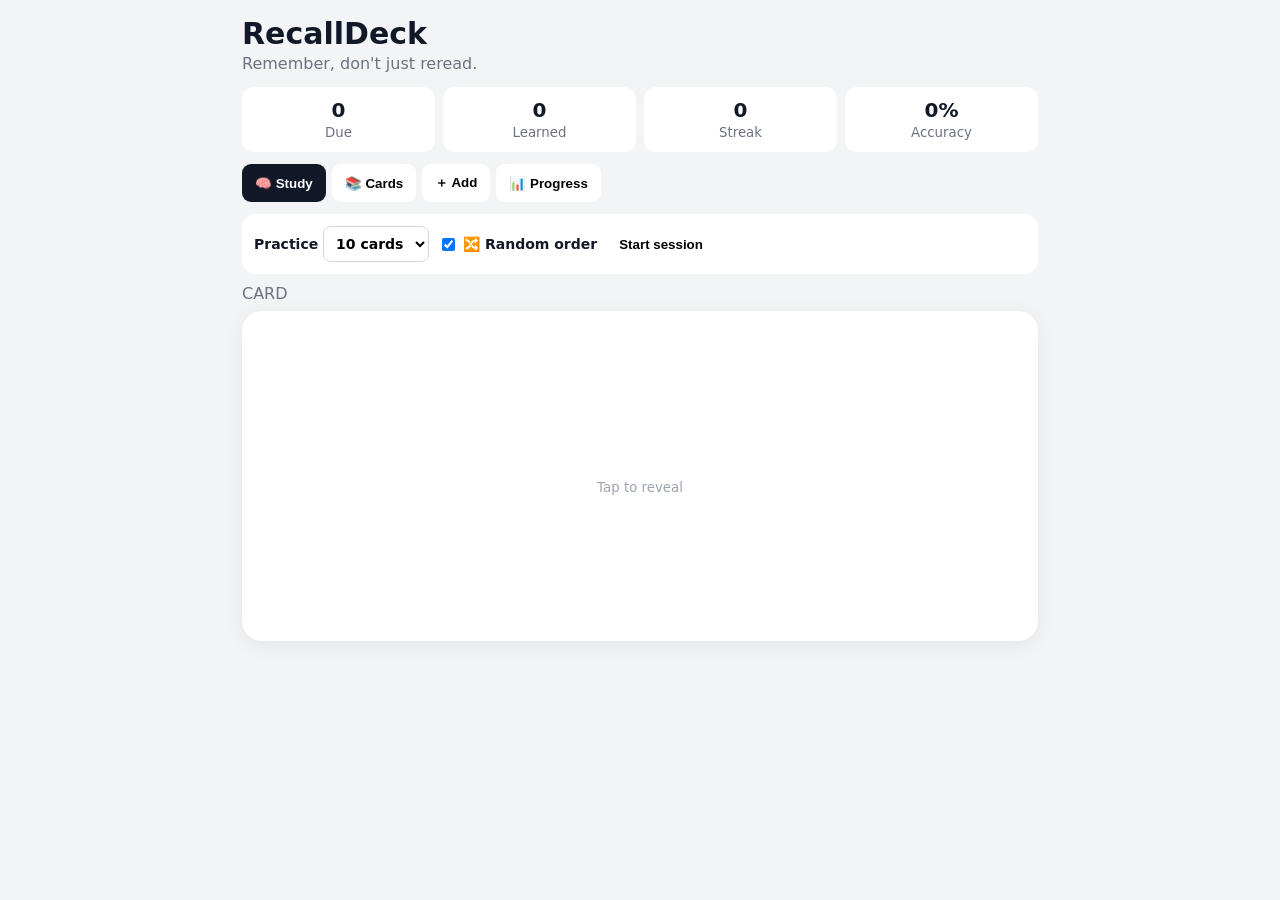
==== index.html @ bdbe70c6 "Add files via upload" ====
<!doctype html><html><head><meta charset="utf-8"><meta name="viewport" content="width=device-width,initial-scale=1"><meta name="theme-color" content="#111827"><link rel="manifest" href="manifest.json"><link rel="stylesheet" href="styles.css"><title>RecallDeck</title></head><body><main>
<header><h1>RecallDeck</h1><p>Remember, don't just reread.</p></header>
<section class="stats"><div><b id="due">0</b><small>Due</small></div><div><b id="learned">0</b><small>Learned</small></div><div><b id="streak">0</b><small>Streak</small></div><div><b id="accuracy">0%</b><small>Accuracy</small></div></section>
<nav><button data-tab="study" class="active">🧠 Study</button><button data-tab="cards">📚 Cards</button><button data-tab="add">＋ Add</button><button data-tab="progress">📊 Progress</button></nav>
<section id="study" class="page"><div class="studyControls"><label>Practice <select id="limit"><option value="5">5 cards</option><option value="10" selected>10 cards</option><option value="20">20 cards</option><option value="50">50 cards</option><option value="all">All due</option></select></label><label class="switch"><input type="checkbox" id="random" checked> 🔀 Random order</label><button id="startSession">Start session</button></div>
<div id="sessionInfo" class="sessionInfo hidden"><b id="sessionPos">0 / 0</b><span id="sessionMode"></span></div>
<div id="empty" class="empty hidden"><h2>No cards ready 🎉</h2><p>Add cards or change your practice count.</p><button id="goAdd">Create a card</button></div>
<div id="studyArea"><div class="meta"><span id="tag">CARD</span><span id="count"></span></div><div id="flash" class="flash"><div id="front"></div><div id="back" class="hidden"></div><small id="hint">Tap to reveal</small></div><div id="ratings" class="ratings hidden"><button data-r="again">Again<small>10 min</small></button><button data-r="hard">Hard<small>1 day</small></button><button data-r="good">Good<small>3 days</small></button><button data-r="easy">Easy<small>7 days</small></button></div></div></section>
<section id="cards" class="page hidden"><div class="head"><h2>My Cards</h2><input id="search" placeholder="Search"></div><div id="list"></div><p id="none" class="empty">No cards yet.</p></section>
<section id="add" class="page hidden"><div class="panel"><h2>Create Flashcard</h2><label>Front / Question<input id="q" placeholder="Question"></label><label>Back / Answer<textarea id="a" placeholder="Answer"></textarea></label><div class="two"><label>Deck<input id="deck" value="General"></label><label>Tag<input id="tagInput" placeholder="Polity, English..."></label></div><label><input type="checkbox" id="star"> ⭐ Important</label><button id="saveCard" class="primary">Save Card</button></div></section>
<section id="progress" class="page hidden"><div class="panel"><h2>Progress</h2><p>Mastery <b id="mastery">0%</b></p><div class="bar"><i id="bar"></i></div><div class="stats"><div><b id="total">0</b><small>Total</small></div><div><b id="reviews">0</b><small>Reviews</small></div><div><b id="important">0</b><small>Important</small></div><div><b id="sessions">0</b><small>Sessions</small></div></div></div></section>
</main><script src="app.js"></script></body></html>
---- styles.css ----
*{box-sizing:border-box}body{margin:0;background:#f3f4f6;color:#111827;font-family:system-ui,sans-serif}main{max-width:820px;margin:auto;padding:16px 12px 50px}header{margin-bottom:14px}h1{margin:0;font-size:30px}header p{color:#6b7280;margin:3px 0}.stats{display:grid;grid-template-columns:repeat(4,1fr);gap:8px;margin-bottom:12px}.stats div{background:#fff;padding:11px;border-radius:12px;text-align:center}.stats b{display:block;font-size:20px}.stats small{color:#6b7280}nav{display:flex;gap:6px;overflow:auto;margin-bottom:12px}nav button,.studyControls button,.ghost{border:0;background:#fff;border-radius:9px;padding:10px 13px;font-weight:750;white-space:nowrap}nav button.active{background:#111827;color:#fff}.studyControls{display:flex;align-items:center;gap:9px;flex-wrap:wrap;background:#fff;padding:12px;border-radius:14px;margin-bottom:10px}.studyControls label{font-weight:700;font-size:14px}.studyControls select{padding:8px;border:1px solid #d1d5db;border-radius:8px;background:#fff;font:inherit}.switch{display:flex;align-items:center;gap:5px}.sessionInfo{display:flex;justify-content:space-between;padding:8px 2px;color:#6b7280}.meta,.head{display:flex;justify-content:space-between;align-items:center;margin-bottom:8px;color:#6b7280}.flash{height:330px;background:#fff;border-radius:20px;box-shadow:0 4px 20px #0001;display:flex;flex-direction:column;justify-content:center;align-items:center;text-align:center;padding:24px;cursor:pointer;user-select:none}.flash div{font-size:27px;font-weight:800;line-height:1.4;max-width:700px}.flash #back{font-size:20px}.flash small{margin-top:22px;color:#9ca3af}.ratings{display:grid;grid-template-columns:repeat(4,1fr);gap:7px;margin-top:9px}.ratings button{border:0;background:#fff;border-radius:10px;padding:11px;font-weight:800}.ratings small{display:block;color:#6b7280}.panel,.listCard{background:#fff;border-radius:15px;padding:16px;box-shadow:0 2px 10px #0001}.panel label{display:block;font-weight:700;margin:12px 0}.panel input:not([type=checkbox]),.panel textarea,.head input{display:block;width:100%;padding:11px;margin-top:5px;border:1px solid #d1d5db;border-radius:9px;font:inherit}.panel textarea{min-height:130px}.two{display:grid;grid-template-columns:1fr 1fr;gap:10px}.primary{width:100%;border:0;border-radius:9px;background:#2563eb;color:#fff;padding:13px;font-weight:800}.listCard{display:flex;gap:8px;align-items:center;margin-bottom:8px}.listCard main{flex:1;padding:0;box-shadow:none}.listCard small{display:block;color:#6b7280;margin-top:3px}.mini{border:0;background:#eef2ff;border-radius:8px;padding:8px}.empty{text-align:center;background:#fff;border-radius:15px;padding:35px;color:#6b7280}.bar{height:12px;background:#e5e7eb;border-radius:99px;overflow:hidden}.bar i{display:block;height:100%;width:0;background:#2563eb}.hidden{display:none!important}@media(max-width:600px){.stats{grid-template-columns:repeat(2,1fr)}.ratings{grid-template-columns:repeat(2,1fr)}.two{grid-template-columns:1fr}.flash{height:290px}.flash div{font-size:23px}.studyControls{align-items:stretch;flex-direction:column}.studyControls button{width:100%}}
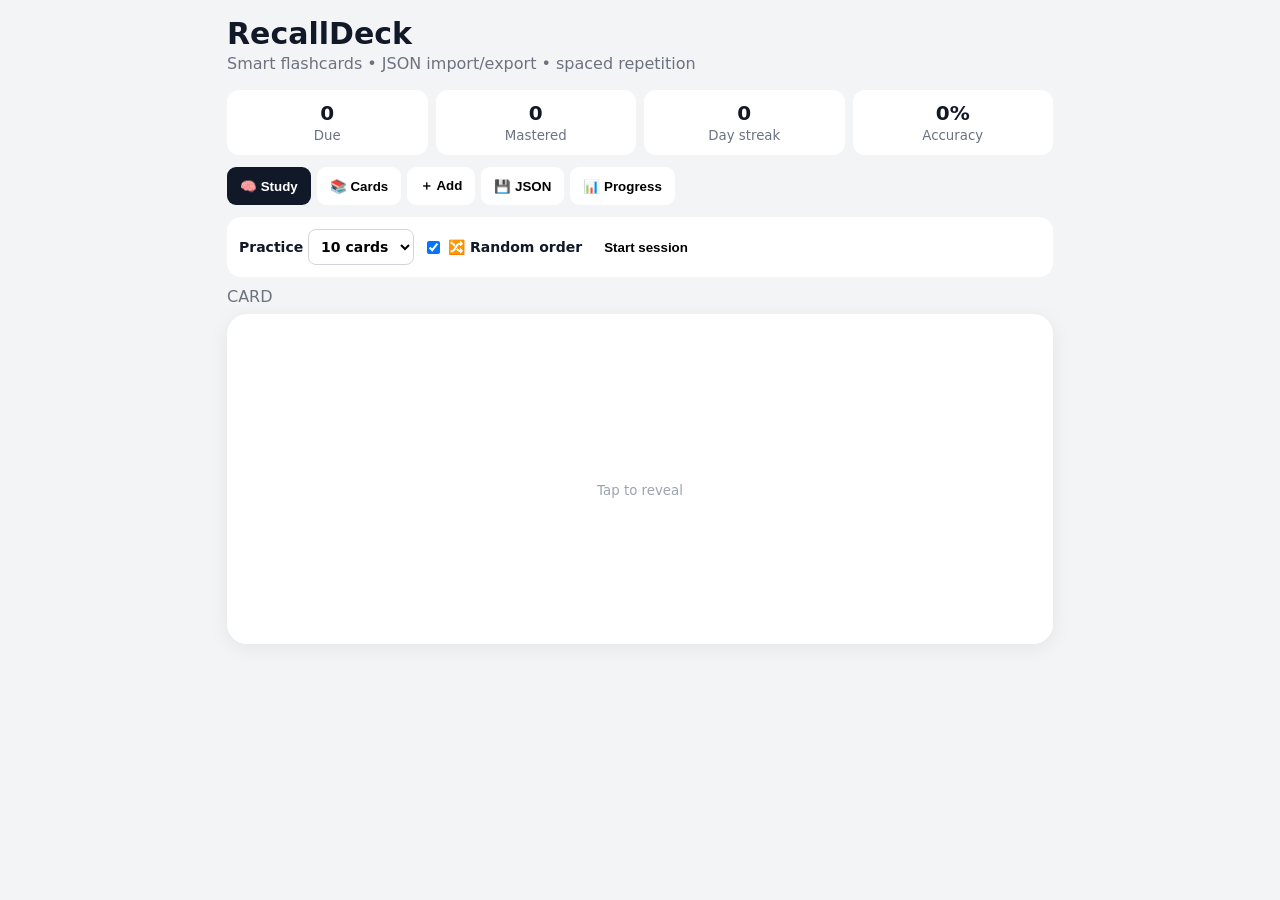
==== commit 9c03d32d: "Add files via upload" ====
--- a/index.html
+++ b/index.html
@@ -1,12 +1,18 @@
-<!doctype html><html><head><meta charset="utf-8"><meta name="viewport" content="width=device-width,initial-scale=1"><meta name="theme-color" content="#111827"><link rel="manifest" href="manifest.json"><link rel="stylesheet" href="styles.css"><title>RecallDeck</title></head><body><main>
-<header><h1>RecallDeck</h1><p>Remember, don't just reread.</p></header>
-<section class="stats"><div><b id="due">0</b><small>Due</small></div><div><b id="learned">0</b><small>Learned</small></div><div><b id="streak">0</b><small>Streak</small></div><div><b id="accuracy">0%</b><small>Accuracy</small></div></section>
-<nav><button data-tab="study" class="active">🧠 Study</button><button data-tab="cards">📚 Cards</button><button data-tab="add">＋ Add</button><button data-tab="progress">📊 Progress</button></nav>
-<section id="study" class="page"><div class="studyControls"><label>Practice <select id="limit"><option value="5">5 cards</option><option value="10" selected>10 cards</option><option value="20">20 cards</option><option value="50">50 cards</option><option value="all">All due</option></select></label><label class="switch"><input type="checkbox" id="random" checked> 🔀 Random order</label><button id="startSession">Start session</button></div>
+<!doctype html><html lang="en"><head><meta charset="utf-8"><meta name="viewport" content="width=device-width,initial-scale=1"><meta name="theme-color" content="#111827"><link rel="manifest" href="manifest.json"><link rel="stylesheet" href="styles.css"><title>RecallDeck V3</title></head><body><main>
+<header><div><h1>RecallDeck</h1><p>Smart flashcards • JSON import/export • spaced repetition</p></div><button id="install" class="ghost hidden">Install</button></header>
+<section class="stats"><div><b id="due">0</b><small>Due</small></div><div><b id="learned">0</b><small>Mastered</small></div><div><b id="streak">0</b><small>Day streak</small></div><div><b id="accuracy">0%</b><small>Accuracy</small></div></section>
+<nav><button data-tab="study" class="active">🧠 Study</button><button data-tab="cards">📚 Cards</button><button data-tab="add">＋ Add</button><button data-tab="data">💾 JSON</button><button data-tab="progress">📊 Progress</button></nav>
+
+<section id="study" class="page"><div class="studyControls"><label>Practice <select id="limit"><option value="5">5 cards</option><option value="10" selected>10 cards</option><option value="20">20 cards</option><option value="50">50 cards</option><option value="custom">Custom</option><option value="all">All due</option></select></label><input id="customLimit" class="smallInput hidden" type="number" min="1" value="15" placeholder="Count"><label class="switch"><input type="checkbox" id="random" checked> 🔀 Random order</label><button id="startSession">Start session</button></div>
 <div id="sessionInfo" class="sessionInfo hidden"><b id="sessionPos">0 / 0</b><span id="sessionMode"></span></div>
-<div id="empty" class="empty hidden"><h2>No cards ready 🎉</h2><p>Add cards or change your practice count.</p><button id="goAdd">Create a card</button></div>
+<div id="empty" class="empty hidden"><h2>You're caught up 🎉</h2><p>No cards are due right now.</p><button id="goAdd" class="primary">Create a card</button></div>
 <div id="studyArea"><div class="meta"><span id="tag">CARD</span><span id="count"></span></div><div id="flash" class="flash"><div id="front"></div><div id="back" class="hidden"></div><small id="hint">Tap to reveal</small></div><div id="ratings" class="ratings hidden"><button data-r="again">Again<small>10 min</small></button><button data-r="hard">Hard<small>1 day</small></button><button data-r="good">Good<small>3 days</small></button><button data-r="easy">Easy<small>7 days</small></button></div></div></section>
-<section id="cards" class="page hidden"><div class="head"><h2>My Cards</h2><input id="search" placeholder="Search"></div><div id="list"></div><p id="none" class="empty">No cards yet.</p></section>
+
+<section id="cards" class="page hidden"><div class="head"><h2>My Cards</h2><input id="search" placeholder="Search question, answer, deck or tag"></div><div id="list"></div><p id="none" class="empty">No cards yet.</p></section>
+
 <section id="add" class="page hidden"><div class="panel"><h2>Create Flashcard</h2><label>Front / Question<input id="q" placeholder="Question"></label><label>Back / Answer<textarea id="a" placeholder="Answer"></textarea></label><div class="two"><label>Deck<input id="deck" value="General"></label><label>Tag<input id="tagInput" placeholder="Polity, English..."></label></div><label><input type="checkbox" id="star"> ⭐ Important</label><button id="saveCard" class="primary">Save Card</button></div></section>
+
+<section id="data" class="page hidden"><div class="panel"><h2>JSON Import / Export</h2><p>Use JSON to bulk-load your UPSC flashcards. Import can append to your existing cards or replace them.</p><div class="dataButtons"><button id="export" class="primary">⬇ Export JSON</button><label class="fileButton">⬆ Import JSON<input id="importFile" type="file" accept=".json,application/json"></label></div><div class="importBox"><label>Import mode<select id="importMode"><option value="append">Append to existing cards</option><option value="replace">Replace all existing cards</option></select></label><div id="importPreview" class="preview">No file selected.</div><button id="importBtn" class="primary" disabled>Import selected JSON</button></div><details><summary>Supported JSON format</summary><pre>[{"front":"What is federalism?","back":"A system...","deck":"Polity","tag":"Constitution","important":true}]</pre><p>Accepted aliases: <b>front/question/word</b> for the question and <b>back/answer/meaning</b> for the answer.</p></details></div></section>
+
 <section id="progress" class="page hidden"><div class="panel"><h2>Progress</h2><p>Mastery <b id="mastery">0%</b></p><div class="bar"><i id="bar"></i></div><div class="stats"><div><b id="total">0</b><small>Total</small></div><div><b id="reviews">0</b><small>Reviews</small></div><div><b id="important">0</b><small>Important</small></div><div><b id="sessions">0</b><small>Sessions</small></div></div></div></section>
-</main><script src="app.js"></script></body></html>+</main><div id="toast"></div><script src="app.js"></script></body></html>
--- a/styles.css
+++ b/styles.css
@@ -1 +1 @@
-*{box-sizing:border-box}body{margin:0;background:#f3f4f6;color:#111827;font-family:system-ui,sans-serif}main{max-width:820px;margin:auto;padding:16px 12px 50px}header{margin-bottom:14px}h1{margin:0;font-size:30px}header p{color:#6b7280;margin:3px 0}.stats{display:grid;grid-template-columns:repeat(4,1fr);gap:8px;margin-bottom:12px}.stats div{background:#fff;padding:11px;border-radius:12px;text-align:center}.stats b{display:block;font-size:20px}.stats small{color:#6b7280}nav{display:flex;gap:6px;overflow:auto;margin-bottom:12px}nav button,.studyControls button,.ghost{border:0;background:#fff;border-radius:9px;padding:10px 13px;font-weight:750;white-space:nowrap}nav button.active{background:#111827;color:#fff}.studyControls{display:flex;align-items:center;gap:9px;flex-wrap:wrap;background:#fff;padding:12px;border-radius:14px;margin-bottom:10px}.studyControls label{font-weight:700;font-size:14px}.studyControls select{padding:8px;border:1px solid #d1d5db;border-radius:8px;background:#fff;font:inherit}.switch{display:flex;align-items:center;gap:5px}.sessionInfo{display:flex;justify-content:space-between;padding:8px 2px;color:#6b7280}.meta,.head{display:flex;justify-content:space-between;align-items:center;margin-bottom:8px;color:#6b7280}.flash{height:330px;background:#fff;border-radius:20px;box-shadow:0 4px 20px #0001;display:flex;flex-direction:column;justify-content:center;align-items:center;text-align:center;padding:24px;cursor:pointer;user-select:none}.flash div{font-size:27px;font-weight:800;line-height:1.4;max-width:700px}.flash #back{font-size:20px}.flash small{margin-top:22px;color:#9ca3af}.ratings{display:grid;grid-template-columns:repeat(4,1fr);gap:7px;margin-top:9px}.ratings button{border:0;background:#fff;border-radius:10px;padding:11px;font-weight:800}.ratings small{display:block;color:#6b7280}.panel,.listCard{background:#fff;border-radius:15px;padding:16px;box-shadow:0 2px 10px #0001}.panel label{display:block;font-weight:700;margin:12px 0}.panel input:not([type=checkbox]),.panel textarea,.head input{display:block;width:100%;padding:11px;margin-top:5px;border:1px solid #d1d5db;border-radius:9px;font:inherit}.panel textarea{min-height:130px}.two{display:grid;grid-template-columns:1fr 1fr;gap:10px}.primary{width:100%;border:0;border-radius:9px;background:#2563eb;color:#fff;padding:13px;font-weight:800}.listCard{display:flex;gap:8px;align-items:center;margin-bottom:8px}.listCard main{flex:1;padding:0;box-shadow:none}.listCard small{display:block;color:#6b7280;margin-top:3px}.mini{border:0;background:#eef2ff;border-radius:8px;padding:8px}.empty{text-align:center;background:#fff;border-radius:15px;padding:35px;color:#6b7280}.bar{height:12px;background:#e5e7eb;border-radius:99px;overflow:hidden}.bar i{display:block;height:100%;width:0;background:#2563eb}.hidden{display:none!important}@media(max-width:600px){.stats{grid-template-columns:repeat(2,1fr)}.ratings{grid-template-columns:repeat(2,1fr)}.two{grid-template-columns:1fr}.flash{height:290px}.flash div{font-size:23px}.studyControls{align-items:stretch;flex-direction:column}.studyControls button{width:100%}}+*{box-sizing:border-box}body{margin:0;background:#f3f4f6;color:#111827;font-family:system-ui,-apple-system,Segoe UI,Roboto,sans-serif}main{max-width:850px;margin:auto;padding:16px 12px 55px}header{display:flex;justify-content:space-between;align-items:center;margin-bottom:14px}h1{margin:0;font-size:30px}header p{margin:3px 0;color:#6b7280}.stats{display:grid;grid-template-columns:repeat(4,1fr);gap:8px;margin-bottom:12px}.stats div{background:#fff;padding:11px;border-radius:12px;text-align:center}.stats b{display:block;font-size:20px}.stats small{color:#6b7280}nav{display:flex;gap:6px;overflow:auto;margin-bottom:12px}nav button,.studyControls button,.ghost{border:0;background:#fff;border-radius:9px;padding:10px 13px;font-weight:750;white-space:nowrap}nav button.active{background:#111827;color:#fff}.studyControls{display:flex;align-items:center;gap:9px;flex-wrap:wrap;background:#fff;padding:12px;border-radius:14px;margin-bottom:10px}.studyControls label{font-weight:700;font-size:14px}.studyControls select,.importBox select{padding:8px;border:1px solid #d1d5db;border-radius:8px;background:#fff;font:inherit}.smallInput{width:85px;padding:8px;border:1px solid #d1d5db;border-radius:8px}.switch{display:flex;align-items:center;gap:5px}.sessionInfo{display:flex;justify-content:space-between;padding:8px 2px;color:#6b7280}.meta,.head{display:flex;justify-content:space-between;align-items:center;margin-bottom:8px;color:#6b7280}.flash{height:330px;background:#fff;border-radius:20px;box-shadow:0 4px 20px #0001;display:flex;flex-direction:column;justify-content:center;align-items:center;text-align:center;padding:24px;cursor:pointer;user-select:none}.flash div{font-size:27px;font-weight:800;line-height:1.4;max-width:720px}.flash #back{font-size:20px}.flash small{margin-top:22px;color:#9ca3af}.ratings{display:grid;grid-template-columns:repeat(4,1fr);gap:7px;margin-top:9px}.ratings button{border:0;background:#fff;border-radius:10px;padding:11px;font-weight:800}.ratings small{display:block;color:#6b7280}.panel,.listCard{background:#fff;border-radius:15px;padding:16px;box-shadow:0 2px 10px #0001}.panel label{display:block;font-weight:700;margin:12px 0}.panel input:not([type=checkbox]),.panel textarea,.head input{display:block;width:100%;padding:11px;margin-top:5px;border:1px solid #d1d5db;border-radius:9px;font:inherit}.panel textarea{min-height:130px}.two{display:grid;grid-template-columns:1fr 1fr;gap:10px}.primary{border:0;border-radius:9px;background:#2563eb;color:#fff;padding:12px 14px;font-weight:800}.listCard{display:flex;gap:8px;align-items:center;margin-bottom:8px}.listCard main{flex:1;padding:0;box-shadow:none}.listCard small{display:block;color:#6b7280;margin-top:3px}.mini{border:0;background:#eef2ff;border-radius:8px;padding:8px}.empty{text-align:center;background:#fff;border-radius:15px;padding:35px;color:#6b7280}.bar{height:12px;background:#e5e7eb;border-radius:99px;overflow:hidden}.bar i{display:block;height:100%;width:0;background:#2563eb}.dataButtons{display:flex;gap:8px;flex-wrap:wrap}.fileButton{display:inline-block!important;background:#111827;color:#fff;padding:12px 14px;border-radius:9px;cursor:pointer}.fileButton input{display:none!important}.importBox{margin-top:14px;padding:12px;background:#f8fafc;border-radius:12px}.preview{padding:10px;margin:8px 0;background:#fff;border-radius:9px;color:#4b5563;white-space:pre-wrap}.importBox .primary{margin-top:6px}.dataButtons .primary{display:inline-block}pre{white-space:pre-wrap;overflow:auto;background:#f3f4f6;padding:10px;border-radius:8px}.hidden{display:none!important}#toast{position:fixed;left:50%;bottom:20px;transform:translateX(-50%);background:#111827;color:#fff;padding:10px 15px;border-radius:9px;opacity:0;pointer-events:none;transition:.2s}#toast.show{opacity:1}@media(max-width:600px){.stats{grid-template-columns:repeat(2,1fr)}.ratings{grid-template-columns:repeat(2,1fr)}.two{grid-template-columns:1fr}.flash{height:290px}.flash div{font-size:23px}.studyControls{align-items:stretch;flex-direction:column}.studyControls button{width:100%}.dataButtons>*{width:100%;text-align:center}}
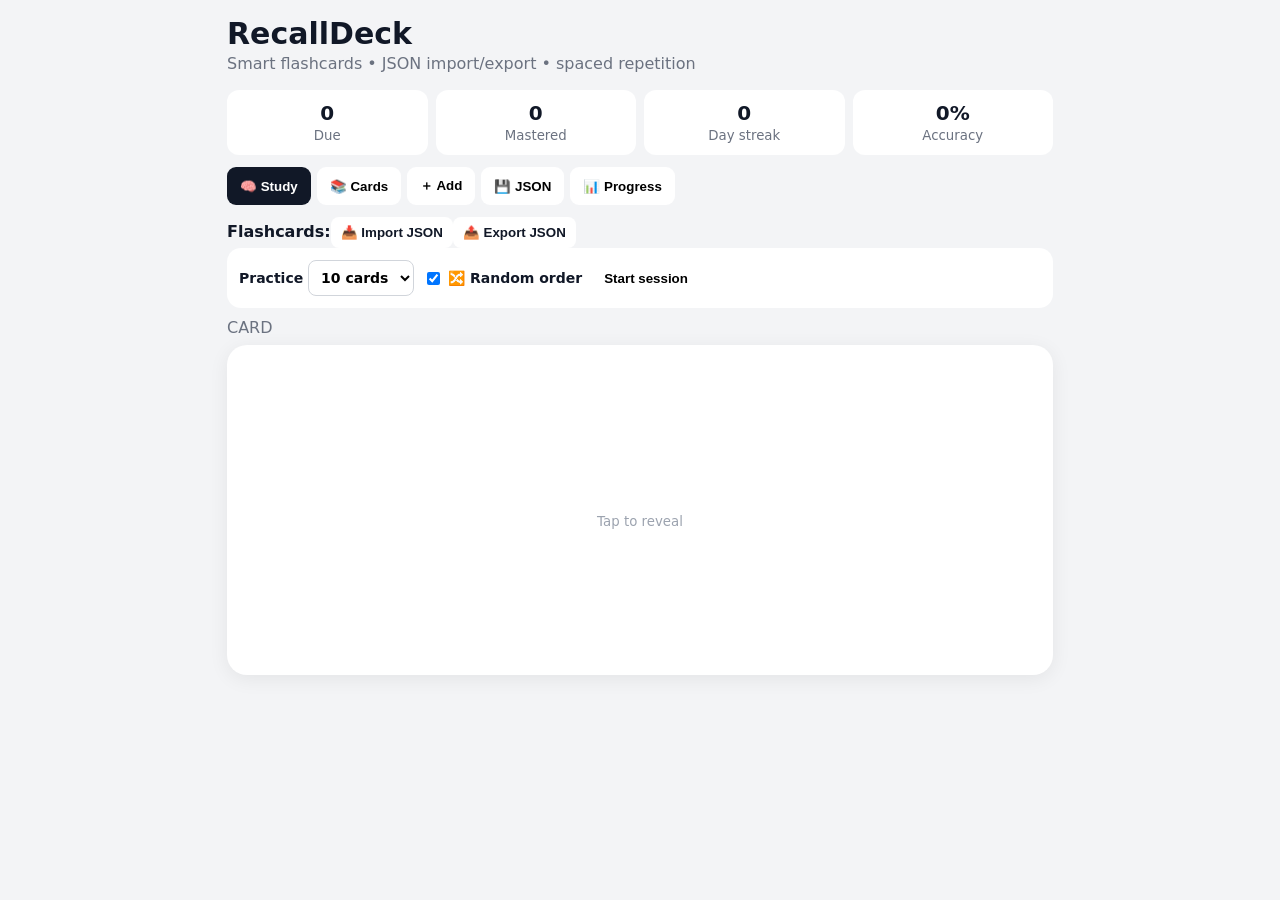
==== commit c20740e5: "Add files via upload" ====
--- a/index.html
+++ b/index.html
@@ -1,7 +1,7 @@
 <!doctype html><html lang="en"><head><meta charset="utf-8"><meta name="viewport" content="width=device-width,initial-scale=1"><meta name="theme-color" content="#111827"><link rel="manifest" href="manifest.json"><link rel="stylesheet" href="styles.css"><title>RecallDeck V3</title></head><body><main>
 <header><div><h1>RecallDeck</h1><p>Smart flashcards • JSON import/export • spaced repetition</p></div><button id="install" class="ghost hidden">Install</button></header>
 <section class="stats"><div><b id="due">0</b><small>Due</small></div><div><b id="learned">0</b><small>Mastered</small></div><div><b id="streak">0</b><small>Day streak</small></div><div><b id="accuracy">0%</b><small>Accuracy</small></div></section>
-<nav><button data-tab="study" class="active">🧠 Study</button><button data-tab="cards">📚 Cards</button><button data-tab="add">＋ Add</button><button data-tab="data">💾 JSON</button><button data-tab="progress">📊 Progress</button></nav>
+<nav><button data-tab="study" class="active">🧠 Study</button><button data-tab="cards">📚 Cards</button><button data-tab="add">＋ Add</button><button data-tab="data">💾 JSON</button><button data-tab="progress">📊 Progress</button></nav><div class="quickBar"><b>Flashcards:</b><button id="barImport">📥 Import JSON</button><button id="barExport">📤 Export JSON</button><input id="barImportFile" type="file" accept=".json,application/json" hidden></div>
 
 <section id="study" class="page"><div class="studyControls"><label>Practice <select id="limit"><option value="5">5 cards</option><option value="10" selected>10 cards</option><option value="20">20 cards</option><option value="50">50 cards</option><option value="custom">Custom</option><option value="all">All due</option></select></label><input id="customLimit" class="smallInput hidden" type="number" min="1" value="15" placeholder="Count"><label class="switch"><input type="checkbox" id="random" checked> 🔀 Random order</label><button id="startSession">Start session</button></div>
 <div id="sessionInfo" class="sessionInfo hidden"><b id="sessionPos">0 / 0</b><span id="sessionMode"></span></div>
@@ -10,7 +10,9 @@
 
 <section id="cards" class="page hidden"><div class="head"><h2>My Cards</h2><input id="search" placeholder="Search question, answer, deck or tag"></div><div id="list"></div><p id="none" class="empty">No cards yet.</p></section>
 
-<section id="add" class="page hidden"><div class="panel"><h2>Create Flashcard</h2><label>Front / Question<input id="q" placeholder="Question"></label><label>Back / Answer<textarea id="a" placeholder="Answer"></textarea></label><div class="two"><label>Deck<input id="deck" value="General"></label><label>Tag<input id="tagInput" placeholder="Polity, English..."></label></div><label><input type="checkbox" id="star"> ⭐ Important</label><button id="saveCard" class="primary">Save Card</button></div></section>
+<section id="add" class="page hidden"><div class="panel"><h2>Create Flashcard</h2>
+<div class="quickData"><button id="quickImport" class="primary">📥 Import JSON</button><button id="quickExport" class="dark">📤 Export JSON</button><input id="quickImportFile" type="file" accept=".json,application/json" hidden></div>
+<p class="muted">You can add cards manually below OR bulk-import a JSON file above.</p><label>Front / Question<input id="q" placeholder="Question"></label><label>Back / Answer<textarea id="a" placeholder="Answer"></textarea></label><div class="two"><label>Deck<input id="deck" value="General"></label><label>Tag<input id="tagInput" placeholder="Polity, English..."></label></div><label><input type="checkbox" id="star"> ⭐ Important</label><button id="saveCard" class="primary">Save Card</button></div></section>
 
 <section id="data" class="page hidden"><div class="panel"><h2>JSON Import / Export</h2><p>Use JSON to bulk-load your UPSC flashcards. Import can append to your existing cards or replace them.</p><div class="dataButtons"><button id="export" class="primary">⬇ Export JSON</button><label class="fileButton">⬆ Import JSON<input id="importFile" type="file" accept=".json,application/json"></label></div><div class="importBox"><label>Import mode<select id="importMode"><option value="append">Append to existing cards</option><option value="replace">Replace all existing cards</option></select></label><div id="importPreview" class="preview">No file selected.</div><button id="importBtn" class="primary" disabled>Import selected JSON</button></div><details><summary>Supported JSON format</summary><pre>[{"front":"What is federalism?","back":"A system...","deck":"Polity","tag":"Constitution","important":true}]</pre><p>Accepted aliases: <b>front/question/word</b> for the question and <b>back/answer/meaning</b> for the answer.</p></details></div></section>
 
--- a/styles.css
+++ b/styles.css
@@ -1 +1 @@
-*{box-sizing:border-box}body{margin:0;background:#f3f4f6;color:#111827;font-family:system-ui,-apple-system,Segoe UI,Roboto,sans-serif}main{max-width:850px;margin:auto;padding:16px 12px 55px}header{display:flex;justify-content:space-between;align-items:center;margin-bottom:14px}h1{margin:0;font-size:30px}header p{margin:3px 0;color:#6b7280}.stats{display:grid;grid-template-columns:repeat(4,1fr);gap:8px;margin-bottom:12px}.stats div{background:#fff;padding:11px;border-radius:12px;text-align:center}.stats b{display:block;font-size:20px}.stats small{color:#6b7280}nav{display:flex;gap:6px;overflow:auto;margin-bottom:12px}nav button,.studyControls button,.ghost{border:0;background:#fff;border-radius:9px;padding:10px 13px;font-weight:750;white-space:nowrap}nav button.active{background:#111827;color:#fff}.studyControls{display:flex;align-items:center;gap:9px;flex-wrap:wrap;background:#fff;padding:12px;border-radius:14px;margin-bottom:10px}.studyControls label{font-weight:700;font-size:14px}.studyControls select,.importBox select{padding:8px;border:1px solid #d1d5db;border-radius:8px;background:#fff;font:inherit}.smallInput{width:85px;padding:8px;border:1px solid #d1d5db;border-radius:8px}.switch{display:flex;align-items:center;gap:5px}.sessionInfo{display:flex;justify-content:space-between;padding:8px 2px;color:#6b7280}.meta,.head{display:flex;justify-content:space-between;align-items:center;margin-bottom:8px;color:#6b7280}.flash{height:330px;background:#fff;border-radius:20px;box-shadow:0 4px 20px #0001;display:flex;flex-direction:column;justify-content:center;align-items:center;text-align:center;padding:24px;cursor:pointer;user-select:none}.flash div{font-size:27px;font-weight:800;line-height:1.4;max-width:720px}.flash #back{font-size:20px}.flash small{margin-top:22px;color:#9ca3af}.ratings{display:grid;grid-template-columns:repeat(4,1fr);gap:7px;margin-top:9px}.ratings button{border:0;background:#fff;border-radius:10px;padding:11px;font-weight:800}.ratings small{display:block;color:#6b7280}.panel,.listCard{background:#fff;border-radius:15px;padding:16px;box-shadow:0 2px 10px #0001}.panel label{display:block;font-weight:700;margin:12px 0}.panel input:not([type=checkbox]),.panel textarea,.head input{display:block;width:100%;padding:11px;margin-top:5px;border:1px solid #d1d5db;border-radius:9px;font:inherit}.panel textarea{min-height:130px}.two{display:grid;grid-template-columns:1fr 1fr;gap:10px}.primary{border:0;border-radius:9px;background:#2563eb;color:#fff;padding:12px 14px;font-weight:800}.listCard{display:flex;gap:8px;align-items:center;margin-bottom:8px}.listCard main{flex:1;padding:0;box-shadow:none}.listCard small{display:block;color:#6b7280;margin-top:3px}.mini{border:0;background:#eef2ff;border-radius:8px;padding:8px}.empty{text-align:center;background:#fff;border-radius:15px;padding:35px;color:#6b7280}.bar{height:12px;background:#e5e7eb;border-radius:99px;overflow:hidden}.bar i{display:block;height:100%;width:0;background:#2563eb}.dataButtons{display:flex;gap:8px;flex-wrap:wrap}.fileButton{display:inline-block!important;background:#111827;color:#fff;padding:12px 14px;border-radius:9px;cursor:pointer}.fileButton input{display:none!important}.importBox{margin-top:14px;padding:12px;background:#f8fafc;border-radius:12px}.preview{padding:10px;margin:8px 0;background:#fff;border-radius:9px;color:#4b5563;white-space:pre-wrap}.importBox .primary{margin-top:6px}.dataButtons .primary{display:inline-block}pre{white-space:pre-wrap;overflow:auto;background:#f3f4f6;padding:10px;border-radius:8px}.hidden{display:none!important}#toast{position:fixed;left:50%;bottom:20px;transform:translateX(-50%);background:#111827;color:#fff;padding:10px 15px;border-radius:9px;opacity:0;pointer-events:none;transition:.2s}#toast.show{opacity:1}@media(max-width:600px){.stats{grid-template-columns:repeat(2,1fr)}.ratings{grid-template-columns:repeat(2,1fr)}.two{grid-template-columns:1fr}.flash{height:290px}.flash div{font-size:23px}.studyControls{align-items:stretch;flex-direction:column}.studyControls button{width:100%}.dataButtons>*{width:100%;text-align:center}}+*{box-sizing:border-box}body{margin:0;background:#f3f4f6;color:#111827;font-family:system-ui,-apple-system,Segoe UI,Roboto,sans-serif}main{max-width:850px;margin:auto;padding:16px 12px 55px}header{display:flex;justify-content:space-between;align-items:center;margin-bottom:14px}h1{margin:0;font-size:30px}header p{margin:3px 0;color:#6b7280}.stats{display:grid;grid-template-columns:repeat(4,1fr);gap:8px;margin-bottom:12px}.stats div{background:#fff;padding:11px;border-radius:12px;text-align:center}.stats b{display:block;font-size:20px}.stats small{color:#6b7280}nav{display:flex;gap:6px;overflow:auto;margin-bottom:12px}nav button,.studyControls button,.ghost{border:0;background:#fff;border-radius:9px;padding:10px 13px;font-weight:750;white-space:nowrap}nav button.active{background:#111827;color:#fff}.studyControls{display:flex;align-items:center;gap:9px;flex-wrap:wrap;background:#fff;padding:12px;border-radius:14px;margin-bottom:10px}.studyControls label{font-weight:700;font-size:14px}.studyControls select,.importBox select{padding:8px;border:1px solid #d1d5db;border-radius:8px;background:#fff;font:inherit}.smallInput{width:85px;padding:8px;border:1px solid #d1d5db;border-radius:8px}.switch{display:flex;align-items:center;gap:5px}.sessionInfo{display:flex;justify-content:space-between;padding:8px 2px;color:#6b7280}.meta,.head{display:flex;justify-content:space-between;align-items:center;margin-bottom:8px;color:#6b7280}.flash{height:330px;background:#fff;border-radius:20px;box-shadow:0 4px 20px #0001;display:flex;flex-direction:column;justify-content:center;align-items:center;text-align:center;padding:24px;cursor:pointer;user-select:none}.flash div{font-size:27px;font-weight:800;line-height:1.4;max-width:720px}.flash #back{font-size:20px}.flash small{margin-top:22px;color:#9ca3af}.ratings{display:grid;grid-template-columns:repeat(4,1fr);gap:7px;margin-top:9px}.ratings button{border:0;background:#fff;border-radius:10px;padding:11px;font-weight:800}.ratings small{display:block;color:#6b7280}.panel,.listCard{background:#fff;border-radius:15px;padding:16px;box-shadow:0 2px 10px #0001}.panel label{display:block;font-weight:700;margin:12px 0}.panel input:not([type=checkbox]),.panel textarea,.head input{display:block;width:100%;padding:11px;margin-top:5px;border:1px solid #d1d5db;border-radius:9px;font:inherit}.panel textarea{min-height:130px}.two{display:grid;grid-template-columns:1fr 1fr;gap:10px}.primary{border:0;border-radius:9px;background:#2563eb;color:#fff;padding:12px 14px;font-weight:800}.listCard{display:flex;gap:8px;align-items:center;margin-bottom:8px}.listCard main{flex:1;padding:0;box-shadow:none}.listCard small{display:block;color:#6b7280;margin-top:3px}.mini{border:0;background:#eef2ff;border-radius:8px;padding:8px}.empty{text-align:center;background:#fff;border-radius:15px;padding:35px;color:#6b7280}.bar{height:12px;background:#e5e7eb;border-radius:99px;overflow:hidden}.bar i{display:block;height:100%;width:0;background:#2563eb}.dataButtons{display:flex;gap:8px;flex-wrap:wrap}.fileButton{display:inline-block!important;background:#111827;color:#fff;padding:12px 14px;border-radius:9px;cursor:pointer}.fileButton input{display:none!important}.importBox{margin-top:14px;padding:12px;background:#f8fafc;border-radius:12px}.preview{padding:10px;margin:8px 0;background:#fff;border-radius:9px;color:#4b5563;white-space:pre-wrap}.importBox .primary{margin-top:6px}.dataButtons .primary{display:inline-block}pre{white-space:pre-wrap;overflow:auto;background:#f3f4f6;padding:10px;border-radius:8px}.hidden{display:none!important}#toast{position:fixed;left:50%;bottom:20px;transform:translateX(-50%);background:#111827;color:#fff;padding:10px 15px;border-radius:9px;opacity:0;pointer-events:none;transition:.2s}#toast.show{opacity:1}@media(max-width:600px){.stats{grid-template-columns:repeat(2,1fr)}.ratings{grid-template-columns:repeat(2,1fr)}.two{grid-template-columns:1fr}.flash{height:290px}.flash div{font-size:23px}.studyControls{align-items:stretch;flex-direction:column}.studyControls button{width:100%}.dataButtons>*{width:100%;text-align:center}}\n.quickBar{display:flex;align-items:center;gap:7px;flex-wrap:wrap;background:#111827;color:#fff;padding:9px 10px;border-radius:11px;margin:-4px 0 12px}.quickBar button{border:0;background:#fff;color:#111827;border-radius:8px;padding:8px 10px;font-weight:800}.quickData{display:flex;gap:8px;margin:10px 0;flex-wrap:wrap}.quickData button{flex:1;min-width:130px}.dark{border:0;border-radius:9px;background:#111827;color:#fff;padding:12px 14px;font-weight:800}.muted{color:#6b7280;font-size:13px}.quickData+.muted{margin-bottom:14px}
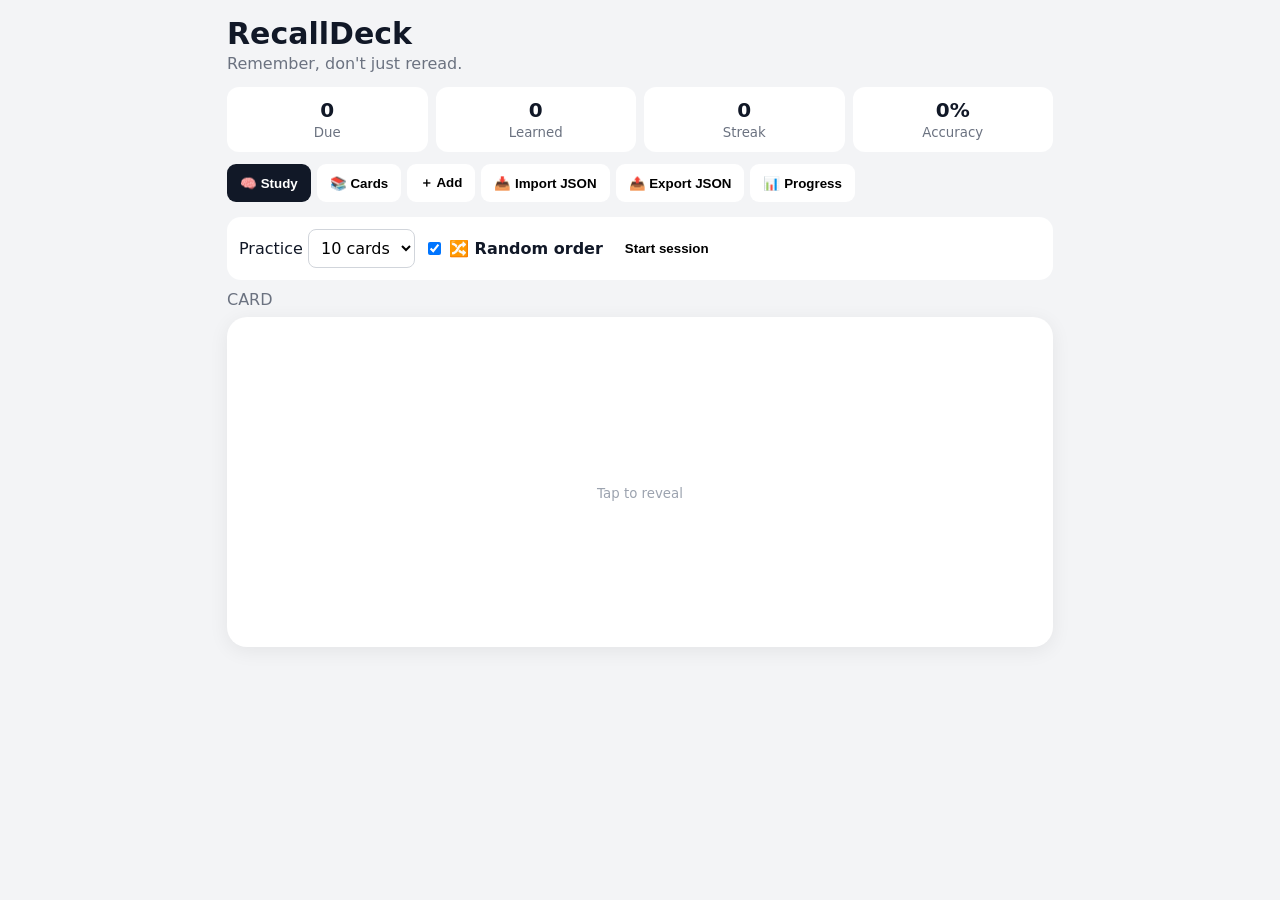
==== commit a7d1422a: "Add files via upload" ====
--- a/index.html
+++ b/index.html
@@ -1,20 +1,75 @@
-<!doctype html><html lang="en"><head><meta charset="utf-8"><meta name="viewport" content="width=device-width,initial-scale=1"><meta name="theme-color" content="#111827"><link rel="manifest" href="manifest.json"><link rel="stylesheet" href="styles.css"><title>RecallDeck V3</title></head><body><main>
-<header><div><h1>RecallDeck</h1><p>Smart flashcards • JSON import/export • spaced repetition</p></div><button id="install" class="ghost hidden">Install</button></header>
-<section class="stats"><div><b id="due">0</b><small>Due</small></div><div><b id="learned">0</b><small>Mastered</small></div><div><b id="streak">0</b><small>Day streak</small></div><div><b id="accuracy">0%</b><small>Accuracy</small></div></section>
-<nav><button data-tab="study" class="active">🧠 Study</button><button data-tab="cards">📚 Cards</button><button data-tab="add">＋ Add</button><button data-tab="data">💾 JSON</button><button data-tab="progress">📊 Progress</button></nav><div class="quickBar"><b>Flashcards:</b><button id="barImport">📥 Import JSON</button><button id="barExport">📤 Export JSON</button><input id="barImportFile" type="file" accept=".json,application/json" hidden></div>
+<!doctype html>
+<html lang="en">
+<head>
+<meta charset="utf-8"><meta name="viewport" content="width=device-width,initial-scale=1">
+<meta name="theme-color" content="#111827"><link rel="manifest" href="manifest.json">
+<link rel="stylesheet" href="styles.css"><title>RecallDeck V3.1</title>
+</head>
+<body><main>
+<header><h1>RecallDeck</h1><p>Remember, don't just reread.</p></header>
 
-<section id="study" class="page"><div class="studyControls"><label>Practice <select id="limit"><option value="5">5 cards</option><option value="10" selected>10 cards</option><option value="20">20 cards</option><option value="50">50 cards</option><option value="custom">Custom</option><option value="all">All due</option></select></label><input id="customLimit" class="smallInput hidden" type="number" min="1" value="15" placeholder="Count"><label class="switch"><input type="checkbox" id="random" checked> 🔀 Random order</label><button id="startSession">Start session</button></div>
+<section class="stats">
+<div><b id="due">0</b><small>Due</small></div><div><b id="learned">0</b><small>Learned</small></div>
+<div><b id="streak">0</b><small>Streak</small></div><div><b id="accuracy">0%</b><small>Accuracy</small></div>
+</section>
+
+<nav>
+<button class="active" data-tab="study">🧠 Study</button>
+<button data-tab="cards">📚 Cards</button>
+<button data-tab="add">＋ Add</button>
+<button data-tab="import">📥 Import JSON</button>
+<button data-tab="export">📤 Export JSON</button>
+<button data-tab="progress">📊 Progress</button>
+</nav>
+
+<section id="study" class="page">
+<div class="studyControls">
+<label>Practice <select id="limit"><option value="5">5 cards</option><option value="10" selected>10 cards</option><option value="20">20 cards</option><option value="50">50 cards</option><option value="custom">Custom</option><option value="all">All due</option></select></label>
+<input id="customLimit" class="smallInput hidden" type="number" min="1" value="15">
+<label class="switch"><input id="random" type="checkbox" checked> 🔀 Random order</label>
+<button id="startSession">Start session</button>
+</div>
 <div id="sessionInfo" class="sessionInfo hidden"><b id="sessionPos">0 / 0</b><span id="sessionMode"></span></div>
-<div id="empty" class="empty hidden"><h2>You're caught up 🎉</h2><p>No cards are due right now.</p><button id="goAdd" class="primary">Create a card</button></div>
-<div id="studyArea"><div class="meta"><span id="tag">CARD</span><span id="count"></span></div><div id="flash" class="flash"><div id="front"></div><div id="back" class="hidden"></div><small id="hint">Tap to reveal</small></div><div id="ratings" class="ratings hidden"><button data-r="again">Again<small>10 min</small></button><button data-r="hard">Hard<small>1 day</small></button><button data-r="good">Good<small>3 days</small></button><button data-r="easy">Easy<small>7 days</small></button></div></div></section>
+<div id="empty" class="empty hidden"><h2>No cards are due 🎉</h2><button id="goAdd" class="primary">Create a card</button></div>
+<div id="studyArea">
+<div class="meta"><span id="tag">CARD</span><span id="count"></span></div>
+<div id="flash" class="flash"><div id="front"></div><div id="back" class="hidden"></div><small id="hint">Tap to reveal</small></div>
+<div id="ratings" class="ratings hidden">
+<button data-r="again">Again<small>10 min</small></button><button data-r="hard">Hard<small>1 day</small></button>
+<button data-r="good">Good<small>3 days</small></button><button data-r="easy">Easy<small>7 days</small></button>
+</div></div></section>
 
-<section id="cards" class="page hidden"><div class="head"><h2>My Cards</h2><input id="search" placeholder="Search question, answer, deck or tag"></div><div id="list"></div><p id="none" class="empty">No cards yet.</p></section>
+<section id="cards" class="page hidden">
+<div class="head"><h2>My Cards</h2><input id="search" placeholder="Search cards"></div><div id="list"></div><p id="none" class="empty">No cards yet.</p>
+</section>
 
-<section id="add" class="page hidden"><div class="panel"><h2>Create Flashcard</h2>
-<div class="quickData"><button id="quickImport" class="primary">📥 Import JSON</button><button id="quickExport" class="dark">📤 Export JSON</button><input id="quickImportFile" type="file" accept=".json,application/json" hidden></div>
-<p class="muted">You can add cards manually below OR bulk-import a JSON file above.</p><label>Front / Question<input id="q" placeholder="Question"></label><label>Back / Answer<textarea id="a" placeholder="Answer"></textarea></label><div class="two"><label>Deck<input id="deck" value="General"></label><label>Tag<input id="tagInput" placeholder="Polity, English..."></label></div><label><input type="checkbox" id="star"> ⭐ Important</label><button id="saveCard" class="primary">Save Card</button></div></section>
+<section id="add" class="page hidden">
+<div class="panel"><h2>Create Flashcard</h2>
+<p class="notice">✍️ Manual adding — or use <b>📥 Import JSON</b> above for bulk cards.</p>
+<label>Front / Question<input id="q" placeholder="Question"></label>
+<label>Back / Answer<textarea id="a" placeholder="Answer"></textarea></label>
+<div class="two"><label>Deck<input id="deck" value="General"></label><label>Tag<input id="tagInput" placeholder="Polity, English..."></label></div>
+<label><input type="checkbox" id="star"> ⭐ Important</label><button id="saveCard" class="primary">Save Card</button>
+</div></section>
 
-<section id="data" class="page hidden"><div class="panel"><h2>JSON Import / Export</h2><p>Use JSON to bulk-load your UPSC flashcards. Import can append to your existing cards or replace them.</p><div class="dataButtons"><button id="export" class="primary">⬇ Export JSON</button><label class="fileButton">⬆ Import JSON<input id="importFile" type="file" accept=".json,application/json"></label></div><div class="importBox"><label>Import mode<select id="importMode"><option value="append">Append to existing cards</option><option value="replace">Replace all existing cards</option></select></label><div id="importPreview" class="preview">No file selected.</div><button id="importBtn" class="primary" disabled>Import selected JSON</button></div><details><summary>Supported JSON format</summary><pre>[{"front":"What is federalism?","back":"A system...","deck":"Polity","tag":"Constitution","important":true}]</pre><p>Accepted aliases: <b>front/question/word</b> for the question and <b>back/answer/meaning</b> for the answer.</p></details></div></section>
+<section id="import" class="page hidden">
+<div class="panel"><h2>📥 Import JSON</h2>
+<p>Bulk-import your flashcards here. No server or account is required.</p>
+<label>Select JSON file<input id="importFile" type="file" accept=".json,application/json"></label>
+<div id="importPreview" class="preview">No file selected.</div>
+<label>Import mode<select id="importMode"><option value="append">Append — keep existing cards</option><option value="replace">Replace — delete existing cards</option></select></label>
+<button id="importBtn" class="primary" disabled>Import cards</button>
+<details><summary>Example JSON</summary><pre>[
+  {"front":"What is federalism?","back":"Division of power between levels of government.","deck":"Polity","tag":"Constitution","important":true}
+]</pre></details>
+</div></section>
 
-<section id="progress" class="page hidden"><div class="panel"><h2>Progress</h2><p>Mastery <b id="mastery">0%</b></p><div class="bar"><i id="bar"></i></div><div class="stats"><div><b id="total">0</b><small>Total</small></div><div><b id="reviews">0</b><small>Reviews</small></div><div><b id="important">0</b><small>Important</small></div><div><b id="sessions">0</b><small>Sessions</small></div></div></div></section>
+<section id="export" class="page hidden">
+<div class="panel"><h2>📤 Export JSON</h2><p>Download a complete backup of your flashcards.</p>
+<button id="exportBtn" class="primary">Download JSON Backup</button>
+<p id="exportInfo"></p></div></section>
+
+<section id="progress" class="page hidden"><div class="panel"><h2>Progress</h2><p>Mastery <b id="mastery">0%</b></p><div class="bar"><i id="bar"></i></div>
+<div class="stats"><div><b id="total">0</b><small>Total</small></div><div><b id="reviews">0</b><small>Reviews</small></div><div><b id="important">0</b><small>Important</small></div><div><b id="sessions">0</b><small>Sessions</small></div></div>
+</div></section>
 </main><div id="toast"></div><script src="app.js"></script></body></html>
--- a/styles.css
+++ b/styles.css
@@ -1 +1 @@
-*{box-sizing:border-box}body{margin:0;background:#f3f4f6;color:#111827;font-family:system-ui,-apple-system,Segoe UI,Roboto,sans-serif}main{max-width:850px;margin:auto;padding:16px 12px 55px}header{display:flex;justify-content:space-between;align-items:center;margin-bottom:14px}h1{margin:0;font-size:30px}header p{margin:3px 0;color:#6b7280}.stats{display:grid;grid-template-columns:repeat(4,1fr);gap:8px;margin-bottom:12px}.stats div{background:#fff;padding:11px;border-radius:12px;text-align:center}.stats b{display:block;font-size:20px}.stats small{color:#6b7280}nav{display:flex;gap:6px;overflow:auto;margin-bottom:12px}nav button,.studyControls button,.ghost{border:0;background:#fff;border-radius:9px;padding:10px 13px;font-weight:750;white-space:nowrap}nav button.active{background:#111827;color:#fff}.studyControls{display:flex;align-items:center;gap:9px;flex-wrap:wrap;background:#fff;padding:12px;border-radius:14px;margin-bottom:10px}.studyControls label{font-weight:700;font-size:14px}.studyControls select,.importBox select{padding:8px;border:1px solid #d1d5db;border-radius:8px;background:#fff;font:inherit}.smallInput{width:85px;padding:8px;border:1px solid #d1d5db;border-radius:8px}.switch{display:flex;align-items:center;gap:5px}.sessionInfo{display:flex;justify-content:space-between;padding:8px 2px;color:#6b7280}.meta,.head{display:flex;justify-content:space-between;align-items:center;margin-bottom:8px;color:#6b7280}.flash{height:330px;background:#fff;border-radius:20px;box-shadow:0 4px 20px #0001;display:flex;flex-direction:column;justify-content:center;align-items:center;text-align:center;padding:24px;cursor:pointer;user-select:none}.flash div{font-size:27px;font-weight:800;line-height:1.4;max-width:720px}.flash #back{font-size:20px}.flash small{margin-top:22px;color:#9ca3af}.ratings{display:grid;grid-template-columns:repeat(4,1fr);gap:7px;margin-top:9px}.ratings button{border:0;background:#fff;border-radius:10px;padding:11px;font-weight:800}.ratings small{display:block;color:#6b7280}.panel,.listCard{background:#fff;border-radius:15px;padding:16px;box-shadow:0 2px 10px #0001}.panel label{display:block;font-weight:700;margin:12px 0}.panel input:not([type=checkbox]),.panel textarea,.head input{display:block;width:100%;padding:11px;margin-top:5px;border:1px solid #d1d5db;border-radius:9px;font:inherit}.panel textarea{min-height:130px}.two{display:grid;grid-template-columns:1fr 1fr;gap:10px}.primary{border:0;border-radius:9px;background:#2563eb;color:#fff;padding:12px 14px;font-weight:800}.listCard{display:flex;gap:8px;align-items:center;margin-bottom:8px}.listCard main{flex:1;padding:0;box-shadow:none}.listCard small{display:block;color:#6b7280;margin-top:3px}.mini{border:0;background:#eef2ff;border-radius:8px;padding:8px}.empty{text-align:center;background:#fff;border-radius:15px;padding:35px;color:#6b7280}.bar{height:12px;background:#e5e7eb;border-radius:99px;overflow:hidden}.bar i{display:block;height:100%;width:0;background:#2563eb}.dataButtons{display:flex;gap:8px;flex-wrap:wrap}.fileButton{display:inline-block!important;background:#111827;color:#fff;padding:12px 14px;border-radius:9px;cursor:pointer}.fileButton input{display:none!important}.importBox{margin-top:14px;padding:12px;background:#f8fafc;border-radius:12px}.preview{padding:10px;margin:8px 0;background:#fff;border-radius:9px;color:#4b5563;white-space:pre-wrap}.importBox .primary{margin-top:6px}.dataButtons .primary{display:inline-block}pre{white-space:pre-wrap;overflow:auto;background:#f3f4f6;padding:10px;border-radius:8px}.hidden{display:none!important}#toast{position:fixed;left:50%;bottom:20px;transform:translateX(-50%);background:#111827;color:#fff;padding:10px 15px;border-radius:9px;opacity:0;pointer-events:none;transition:.2s}#toast.show{opacity:1}@media(max-width:600px){.stats{grid-template-columns:repeat(2,1fr)}.ratings{grid-template-columns:repeat(2,1fr)}.two{grid-template-columns:1fr}.flash{height:290px}.flash div{font-size:23px}.studyControls{align-items:stretch;flex-direction:column}.studyControls button{width:100%}.dataButtons>*{width:100%;text-align:center}}\n.quickBar{display:flex;align-items:center;gap:7px;flex-wrap:wrap;background:#111827;color:#fff;padding:9px 10px;border-radius:11px;margin:-4px 0 12px}.quickBar button{border:0;background:#fff;color:#111827;border-radius:8px;padding:8px 10px;font-weight:800}.quickData{display:flex;gap:8px;margin:10px 0;flex-wrap:wrap}.quickData button{flex:1;min-width:130px}.dark{border:0;border-radius:9px;background:#111827;color:#fff;padding:12px 14px;font-weight:800}.muted{color:#6b7280;font-size:13px}.quickData+.muted{margin-bottom:14px}+*{box-sizing:border-box}body{margin:0;background:#f3f4f6;color:#111827;font-family:system-ui,-apple-system,Segoe UI,sans-serif}main{max-width:850px;margin:auto;padding:16px 12px 55px}header{margin-bottom:14px}h1{margin:0;font-size:30px}header p{margin:3px 0;color:#6b7280}.stats{display:grid;grid-template-columns:repeat(4,1fr);gap:8px;margin-bottom:12px}.stats div{background:#fff;padding:11px;border-radius:12px;text-align:center}.stats b{display:block;font-size:20px}.stats small{color:#6b7280}nav{display:flex;gap:6px;overflow-x:auto;margin-bottom:12px;padding-bottom:3px}nav button,.studyControls button{border:0;background:#fff;border-radius:9px;padding:10px 13px;font-weight:800;white-space:nowrap}nav button.active{background:#111827;color:#fff}.studyControls{display:flex;align-items:center;gap:9px;flex-wrap:wrap;background:#fff;padding:12px;border-radius:14px;margin-bottom:10px}.studyControls select,.panel select{padding:8px;border:1px solid #d1d5db;border-radius:8px;background:#fff;font:inherit}.smallInput{width:85px;padding:8px;border:1px solid #d1d5db;border-radius:8px}.switch{display:flex;align-items:center;gap:5px;font-weight:700}.sessionInfo,.meta,.head{display:flex;justify-content:space-between;align-items:center;margin-bottom:8px;color:#6b7280}.flash{height:330px;background:#fff;border-radius:20px;box-shadow:0 4px 20px #0001;display:flex;flex-direction:column;justify-content:center;align-items:center;text-align:center;padding:24px;cursor:pointer}.flash div{font-size:27px;font-weight:800;line-height:1.4;max-width:720px}.flash #back{font-size:20px}.flash small{margin-top:22px;color:#9ca3af}.ratings{display:grid;grid-template-columns:repeat(4,1fr);gap:7px;margin-top:9px}.ratings button{border:0;background:#fff;border-radius:10px;padding:11px;font-weight:800}.ratings small{display:block;color:#6b7280}.panel,.listCard{background:#fff;border-radius:15px;padding:16px;box-shadow:0 2px 10px #0001}.panel label{display:block;font-weight:700;margin:12px 0}.panel input:not([type=checkbox]),.panel textarea,.head input{display:block;width:100%;padding:11px;margin-top:5px;border:1px solid #d1d5db;border-radius:9px;font:inherit}.panel textarea{min-height:130px}.two{display:grid;grid-template-columns:1fr 1fr;gap:10px}.primary{width:100%;border:0;border-radius:9px;background:#2563eb;color:#fff;padding:13px;font-weight:800}.notice{background:#eff6ff;padding:11px;border-radius:9px}.preview{background:#f8fafc;padding:12px;border-radius:9px;margin:10px 0;white-space:pre-wrap;color:#4b5563}.listCard{display:flex;gap:8px;align-items:center;margin-bottom:8px}.listCard main{flex:1;padding:0;box-shadow:none}.listCard small{display:block;color:#6b7280}.mini{border:0;background:#eef2ff;border-radius:8px;padding:8px}.empty{text-align:center;background:#fff;border-radius:15px;padding:35px;color:#6b7280}.bar{height:12px;background:#e5e7eb;border-radius:99px;overflow:hidden}.bar i{display:block;height:100%;width:0;background:#2563eb}.hidden{display:none!important}pre{white-space:pre-wrap;background:#f3f4f6;padding:10px;border-radius:8px;overflow:auto}#toast{position:fixed;left:50%;bottom:20px;transform:translateX(-50%);background:#111827;color:#fff;padding:10px 15px;border-radius:9px;opacity:0;transition:.2s;z-index:9}#toast.show{opacity:1}@media(max-width:600px){.stats{grid-template-columns:repeat(2,1fr)}.ratings{grid-template-columns:repeat(2,1fr)}.two{grid-template-columns:1fr}.flash{height:290px}.flash div{font-size:23px}.studyControls{flex-direction:column;align-items:stretch}.studyControls button{width:100%}nav button{font-size:13px;padding:10px 11px}}
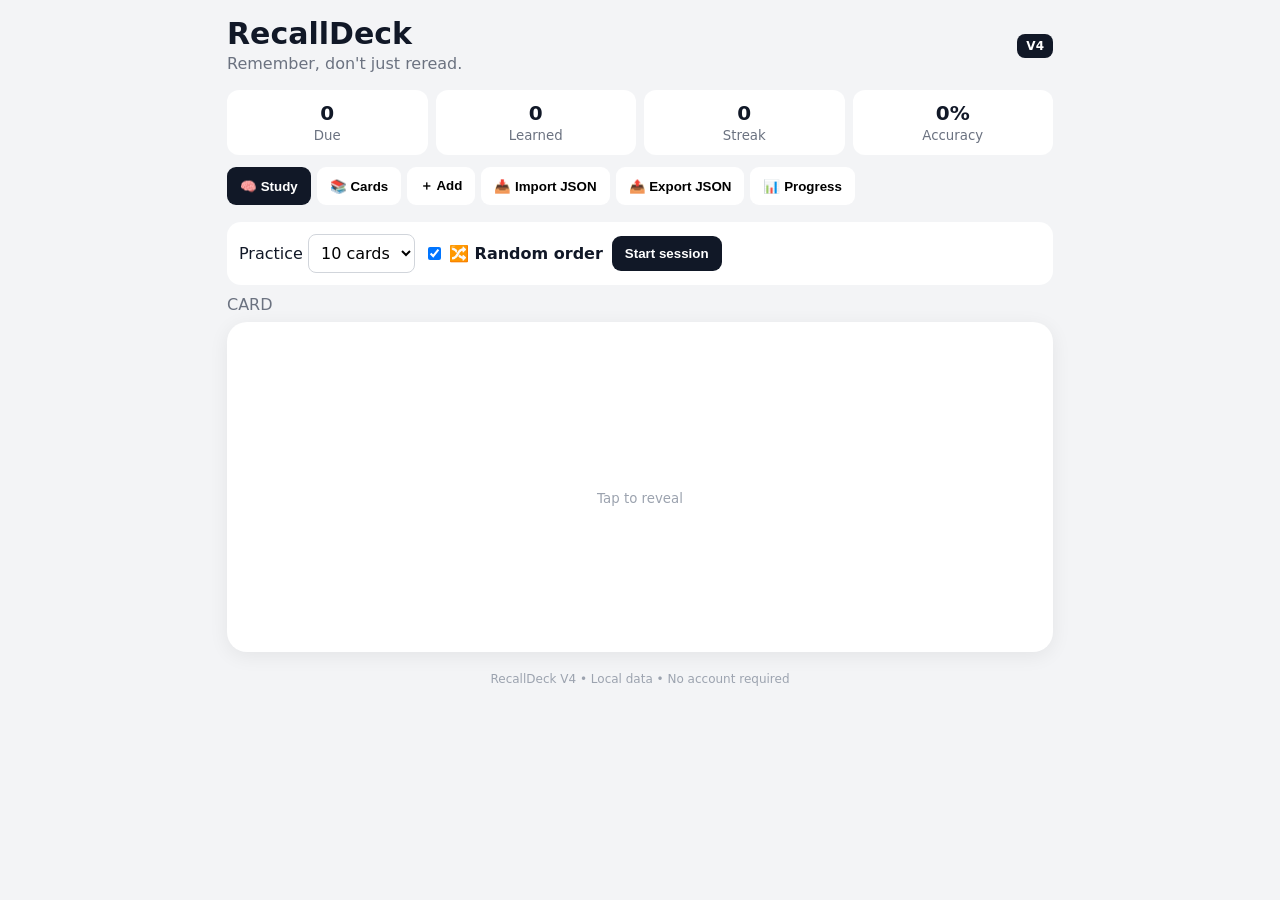
==== commit 96f8e732: "Add files via upload" ====
--- a/index.html
+++ b/index.html
@@ -1,19 +1,27 @@
 <!doctype html>
 <html lang="en">
 <head>
-<meta charset="utf-8"><meta name="viewport" content="width=device-width,initial-scale=1">
-<meta name="theme-color" content="#111827"><link rel="manifest" href="manifest.json">
-<link rel="stylesheet" href="styles.css"><title>RecallDeck V3.1</title>
+<meta charset="utf-8">
+<meta name="viewport" content="width=device-width,initial-scale=1">
+<meta name="theme-color" content="#111827">
+<link rel="manifest" href="manifest.json?v=4">
+<link rel="stylesheet" href="styles.css?v=4">
+<title>RecallDeck V4</title>
 </head>
-<body><main>
-<header><h1>RecallDeck</h1><p>Remember, don't just reread.</p></header>
+<body>
+<main>
+<header>
+  <div class="brand"><div><h1>RecallDeck</h1><p>Remember, don't just reread.</p></div><span class="version">V4</span></div>
+</header>
 
 <section class="stats">
-<div><b id="due">0</b><small>Due</small></div><div><b id="learned">0</b><small>Learned</small></div>
-<div><b id="streak">0</b><small>Streak</small></div><div><b id="accuracy">0%</b><small>Accuracy</small></div>
+<div><b id="due">0</b><small>Due</small></div>
+<div><b id="learned">0</b><small>Learned</small></div>
+<div><b id="streak">0</b><small>Streak</small></div>
+<div><b id="accuracy">0%</b><small>Accuracy</small></div>
 </section>
 
-<nav>
+<nav id="nav">
 <button class="active" data-tab="study">🧠 Study</button>
 <button data-tab="cards">📚 Cards</button>
 <button data-tab="add">＋ Add</button>
@@ -35,41 +43,65 @@
 <div class="meta"><span id="tag">CARD</span><span id="count"></span></div>
 <div id="flash" class="flash"><div id="front"></div><div id="back" class="hidden"></div><small id="hint">Tap to reveal</small></div>
 <div id="ratings" class="ratings hidden">
-<button data-r="again">Again<small>10 min</small></button><button data-r="hard">Hard<small>1 day</small></button>
-<button data-r="good">Good<small>3 days</small></button><button data-r="easy">Easy<small>7 days</small></button>
-</div></div></section>
+<button data-r="again">Again<small>10 min</small></button>
+<button data-r="hard">Hard<small>1 day</small></button>
+<button data-r="good">Good<small>3 days</small></button>
+<button data-r="easy">Easy<small>7 days</small></button>
+</div>
+</div>
+</section>
 
 <section id="cards" class="page hidden">
-<div class="head"><h2>My Cards</h2><input id="search" placeholder="Search cards"></div><div id="list"></div><p id="none" class="empty">No cards yet.</p>
+<div class="head"><h2>My Cards</h2><input id="search" placeholder="Search cards"></div>
+<div id="list"></div><p id="none" class="empty">No cards yet.</p>
 </section>
 
 <section id="add" class="page hidden">
-<div class="panel"><h2>Create Flashcard</h2>
-<p class="notice">✍️ Manual adding — or use <b>📥 Import JSON</b> above for bulk cards.</p>
+<div class="panel"><h2>✍️ Manual Add</h2>
+<p class="notice">You can add cards manually here. For bulk cards, use <b>📥 Import JSON</b>.</p>
 <label>Front / Question<input id="q" placeholder="Question"></label>
 <label>Back / Answer<textarea id="a" placeholder="Answer"></textarea></label>
 <div class="two"><label>Deck<input id="deck" value="General"></label><label>Tag<input id="tagInput" placeholder="Polity, English..."></label></div>
-<label><input type="checkbox" id="star"> ⭐ Important</label><button id="saveCard" class="primary">Save Card</button>
+<label><input type="checkbox" id="star"> ⭐ Important</label>
+<button id="saveCard" class="primary">Save Card</button>
 </div></section>
 
 <section id="import" class="page hidden">
-<div class="panel"><h2>📥 Import JSON</h2>
-<p>Bulk-import your flashcards here. No server or account is required.</p>
-<label>Select JSON file<input id="importFile" type="file" accept=".json,application/json"></label>
+<div class="panel importPanel">
+<h2>📥 Import JSON</h2>
+<div class="bigDrop">
+  <div class="dropIcon">📄</div>
+  <h3>Import your flashcard JSON</h3>
+  <p>Select a <b>.json</b> file containing your cards.</p>
+  <input id="importFile" type="file" accept=".json,application/json">
+  <label for="importFile" class="fileButton">Choose JSON File</label>
+</div>
 <div id="importPreview" class="preview">No file selected.</div>
 <label>Import mode<select id="importMode"><option value="append">Append — keep existing cards</option><option value="replace">Replace — delete existing cards</option></select></label>
-<button id="importBtn" class="primary" disabled>Import cards</button>
-<details><summary>Example JSON</summary><pre>[
+<button id="importBtn" class="primary" disabled>Import Cards</button>
+<details><summary>Supported JSON format</summary>
+<pre>[
   {"front":"What is federalism?","back":"Division of power between levels of government.","deck":"Polity","tag":"Constitution","important":true}
-]</pre></details>
+]</pre>
+</details>
 </div></section>
 
 <section id="export" class="page hidden">
-<div class="panel"><h2>📤 Export JSON</h2><p>Download a complete backup of your flashcards.</p>
+<div class="panel"><h2>📤 Export JSON</h2>
+<p>Download a complete backup of all your flashcards.</p>
 <button id="exportBtn" class="primary">Download JSON Backup</button>
-<p id="exportInfo"></p></div></section>
+<p id="exportInfo"></p>
+</div></section>
 
-<section id="progress" class="page hidden"><div class="panel"><h2>Progress</h2><p>Mastery <b id="mastery">0%</b></p><div class="bar"><i id="bar"></i></div>
-<div class="stats"><div><b id="total">0</b><small>Total</small></div><div><b id="reviews">0</b><small>Reviews</small></div><div><b id="important">0</b><small>Important</small></div><div><b id="sessions">0</b><small>Sessions</small></div></div>
+<section id="progress" class="page hidden">
+<div class="panel"><h2>📊 Progress</h2><p>Mastery <b id="mastery">0%</b></p>
+<div class="bar"><i id="bar"></i></div>
+<div class="stats inner"><div><b id="total">0</b><small>Total</small></div><div><b id="reviews">0</b><small>Reviews</small></div><div><b id="important">0</b><small>Important</small></div><div><b id="sessions">0</b><small>Sessions</small></div></div>
 </div></section>
-</main><div id="toast"></div><script src="app.js"></script></body></html>+
+<footer>RecallDeck V4 • Local data • No account required</footer>
+</main>
+<div id="toast"></div>
+<script src="app.js?v=4"></script>
+</body>
+</html>
--- a/styles.css
+++ b/styles.css
@@ -1 +1 @@
-*{box-sizing:border-box}body{margin:0;background:#f3f4f6;color:#111827;font-family:system-ui,-apple-system,Segoe UI,sans-serif}main{max-width:850px;margin:auto;padding:16px 12px 55px}header{margin-bottom:14px}h1{margin:0;font-size:30px}header p{margin:3px 0;color:#6b7280}.stats{display:grid;grid-template-columns:repeat(4,1fr);gap:8px;margin-bottom:12px}.stats div{background:#fff;padding:11px;border-radius:12px;text-align:center}.stats b{display:block;font-size:20px}.stats small{color:#6b7280}nav{display:flex;gap:6px;overflow-x:auto;margin-bottom:12px;padding-bottom:3px}nav button,.studyControls button{border:0;background:#fff;border-radius:9px;padding:10px 13px;font-weight:800;white-space:nowrap}nav button.active{background:#111827;color:#fff}.studyControls{display:flex;align-items:center;gap:9px;flex-wrap:wrap;background:#fff;padding:12px;border-radius:14px;margin-bottom:10px}.studyControls select,.panel select{padding:8px;border:1px solid #d1d5db;border-radius:8px;background:#fff;font:inherit}.smallInput{width:85px;padding:8px;border:1px solid #d1d5db;border-radius:8px}.switch{display:flex;align-items:center;gap:5px;font-weight:700}.sessionInfo,.meta,.head{display:flex;justify-content:space-between;align-items:center;margin-bottom:8px;color:#6b7280}.flash{height:330px;background:#fff;border-radius:20px;box-shadow:0 4px 20px #0001;display:flex;flex-direction:column;justify-content:center;align-items:center;text-align:center;padding:24px;cursor:pointer}.flash div{font-size:27px;font-weight:800;line-height:1.4;max-width:720px}.flash #back{font-size:20px}.flash small{margin-top:22px;color:#9ca3af}.ratings{display:grid;grid-template-columns:repeat(4,1fr);gap:7px;margin-top:9px}.ratings button{border:0;background:#fff;border-radius:10px;padding:11px;font-weight:800}.ratings small{display:block;color:#6b7280}.panel,.listCard{background:#fff;border-radius:15px;padding:16px;box-shadow:0 2px 10px #0001}.panel label{display:block;font-weight:700;margin:12px 0}.panel input:not([type=checkbox]),.panel textarea,.head input{display:block;width:100%;padding:11px;margin-top:5px;border:1px solid #d1d5db;border-radius:9px;font:inherit}.panel textarea{min-height:130px}.two{display:grid;grid-template-columns:1fr 1fr;gap:10px}.primary{width:100%;border:0;border-radius:9px;background:#2563eb;color:#fff;padding:13px;font-weight:800}.notice{background:#eff6ff;padding:11px;border-radius:9px}.preview{background:#f8fafc;padding:12px;border-radius:9px;margin:10px 0;white-space:pre-wrap;color:#4b5563}.listCard{display:flex;gap:8px;align-items:center;margin-bottom:8px}.listCard main{flex:1;padding:0;box-shadow:none}.listCard small{display:block;color:#6b7280}.mini{border:0;background:#eef2ff;border-radius:8px;padding:8px}.empty{text-align:center;background:#fff;border-radius:15px;padding:35px;color:#6b7280}.bar{height:12px;background:#e5e7eb;border-radius:99px;overflow:hidden}.bar i{display:block;height:100%;width:0;background:#2563eb}.hidden{display:none!important}pre{white-space:pre-wrap;background:#f3f4f6;padding:10px;border-radius:8px;overflow:auto}#toast{position:fixed;left:50%;bottom:20px;transform:translateX(-50%);background:#111827;color:#fff;padding:10px 15px;border-radius:9px;opacity:0;transition:.2s;z-index:9}#toast.show{opacity:1}@media(max-width:600px){.stats{grid-template-columns:repeat(2,1fr)}.ratings{grid-template-columns:repeat(2,1fr)}.two{grid-template-columns:1fr}.flash{height:290px}.flash div{font-size:23px}.studyControls{flex-direction:column;align-items:stretch}.studyControls button{width:100%}nav button{font-size:13px;padding:10px 11px}}+*{box-sizing:border-box}body{margin:0;background:#f3f4f6;color:#111827;font-family:system-ui,-apple-system,Segoe UI,sans-serif}main{max-width:850px;margin:auto;padding:16px 12px 55px}header{margin-bottom:14px}.brand{display:flex;justify-content:space-between;align-items:center}h1{margin:0;font-size:30px}header p{margin:3px 0;color:#6b7280}.version{background:#111827;color:#fff;padding:5px 9px;border-radius:8px;font-size:12px;font-weight:800}.stats{display:grid;grid-template-columns:repeat(4,1fr);gap:8px;margin-bottom:12px}.stats div{background:#fff;padding:11px;border-radius:12px;text-align:center}.stats b{display:block;font-size:20px}.stats small{color:#6b7280}nav{display:flex;gap:6px;overflow-x:auto;margin-bottom:12px;padding-bottom:5px;scrollbar-width:thin}nav button{border:0;background:#fff;border-radius:9px;padding:10px 13px;font-weight:800;white-space:nowrap;cursor:pointer}nav button.active{background:#111827;color:#fff}.studyControls{display:flex;align-items:center;gap:9px;flex-wrap:wrap;background:#fff;padding:12px;border-radius:14px;margin-bottom:10px}.studyControls select,.panel select{padding:8px;border:1px solid #d1d5db;border-radius:8px;background:#fff;font:inherit}.studyControls button{border:0;background:#111827;color:#fff;border-radius:9px;padding:10px 13px;font-weight:800}.smallInput{width:85px;padding:8px;border:1px solid #d1d5db;border-radius:8px}.switch{display:flex;align-items:center;gap:5px;font-weight:700}.sessionInfo,.meta,.head{display:flex;justify-content:space-between;align-items:center;margin-bottom:8px;color:#6b7280}.flash{height:330px;background:#fff;border-radius:20px;box-shadow:0 4px 20px #0001;display:flex;flex-direction:column;justify-content:center;align-items:center;text-align:center;padding:24px;cursor:pointer}.flash div{font-size:27px;font-weight:800;line-height:1.4;max-width:720px}.flash #back{font-size:20px}.flash small{margin-top:22px;color:#9ca3af}.ratings{display:grid;grid-template-columns:repeat(4,1fr);gap:7px;margin-top:9px}.ratings button{border:0;background:#fff;border-radius:10px;padding:11px;font-weight:800}.ratings small{display:block;color:#6b7280}.panel,.listCard{background:#fff;border-radius:15px;padding:16px;box-shadow:0 2px 10px #0001}.panel label{display:block;font-weight:700;margin:12px 0}.panel input:not([type=checkbox]),.panel textarea,.head input{display:block;width:100%;padding:11px;margin-top:5px;border:1px solid #d1d5db;border-radius:9px;font:inherit}.panel textarea{min-height:130px}.two{display:grid;grid-template-columns:1fr 1fr;gap:10px}.primary{width:100%;border:0;border-radius:9px;background:#2563eb;color:#fff;padding:13px;font-weight:800;cursor:pointer}.notice{background:#eff6ff;padding:11px;border-radius:9px}.bigDrop{border:2px dashed #94a3b8;border-radius:14px;text-align:center;padding:24px;margin:12px 0;background:#f8fafc}.dropIcon{font-size:36px}.bigDrop h3{margin:5px}.bigDrop p{color:#6b7280}.bigDrop input{display:none!important}.fileButton{display:inline-block!important;background:#2563eb;color:#fff!important;border-radius:9px;padding:12px 18px!important;cursor:pointer!important;margin:8px 0!important}.preview{background:#f8fafc;padding:12px;border-radius:9px;margin:10px 0;white-space:pre-wrap;color:#4b5563}.listCard{display:flex;gap:8px;align-items:center;margin-bottom:8px}.listCard main{flex:1;padding:0;box-shadow:none}.listCard small{display:block;color:#6b7280}.mini{border:0;background:#eef2ff;border-radius:8px;padding:8px}.empty{text-align:center;background:#fff;border-radius:15px;padding:35px;color:#6b7280}.bar{height:12px;background:#e5e7eb;border-radius:99px;overflow:hidden}.bar i{display:block;height:100%;width:0;background:#2563eb}.hidden{display:none!important}footer{text-align:center;color:#9ca3af;font-size:12px;margin-top:20px}.inner{margin-top:15px}@media(max-width:600px){main{padding:14px 10px 45px}.stats{grid-template-columns:repeat(2,1fr)}.ratings{grid-template-columns:repeat(2,1fr)}.two{grid-template-columns:1fr}.flash{height:290px}.flash div{font-size:23px}.studyControls{flex-direction:column;align-items:stretch}.studyControls button{width:100%}nav button{font-size:13px;padding:10px 11px}}
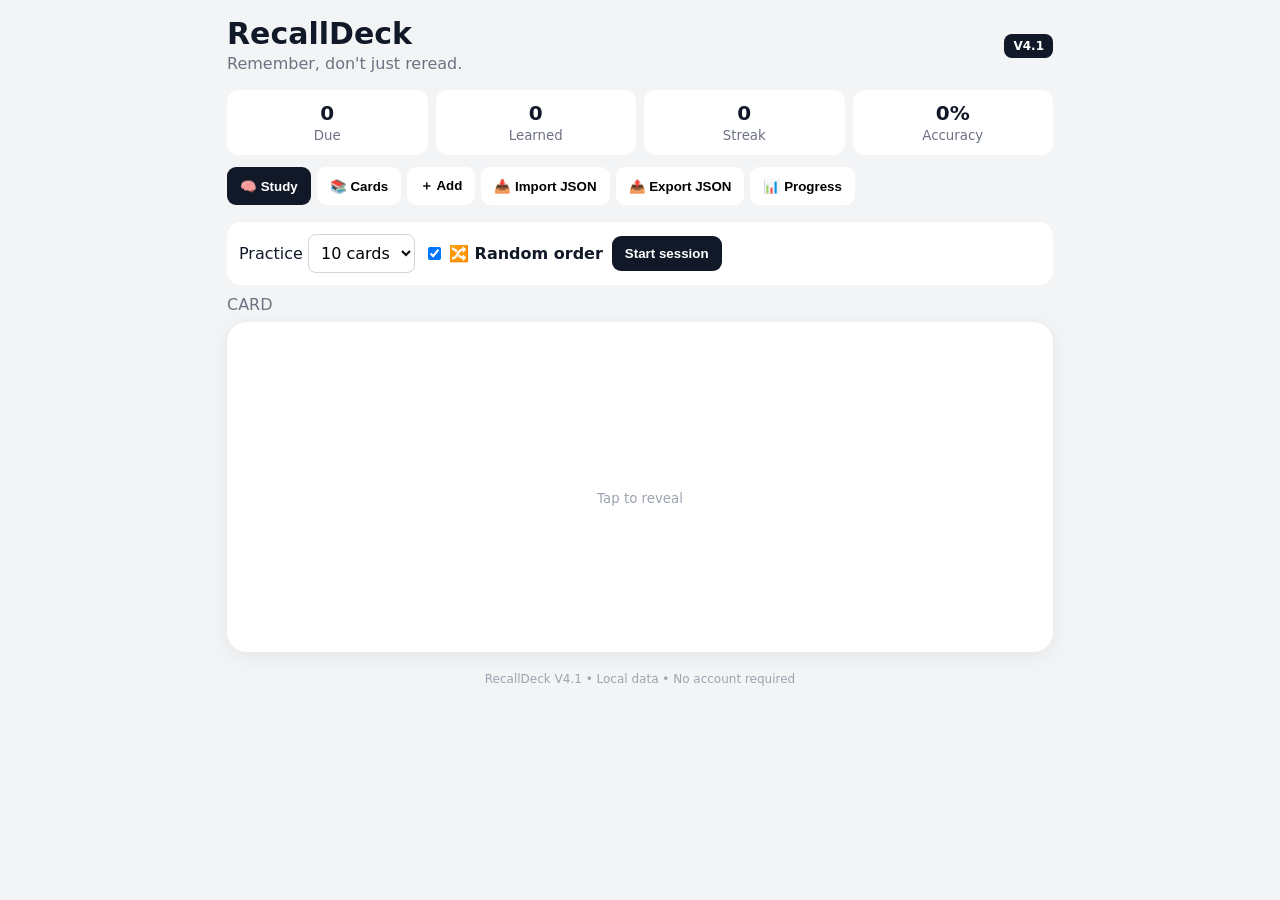
==== commit ea17c516: "Add files via upload" ====
--- a/index.html
+++ b/index.html
@@ -4,14 +4,14 @@
 <meta charset="utf-8">
 <meta name="viewport" content="width=device-width,initial-scale=1">
 <meta name="theme-color" content="#111827">
-<link rel="manifest" href="manifest.json?v=4">
-<link rel="stylesheet" href="styles.css?v=4">
-<title>RecallDeck V4</title>
+<link rel="manifest" href="manifest.json?v=4.1">
+<link rel="stylesheet" href="styles.css?v=4.1">
+<title>RecallDeck V4.1</title>
 </head>
 <body>
 <main>
 <header>
-  <div class="brand"><div><h1>RecallDeck</h1><p>Remember, don't just reread.</p></div><span class="version">V4</span></div>
+  <div class="brand"><div><h1>RecallDeck</h1><p>Remember, don't just reread.</p></div><span class="version">V4.1</span></div>
 </header>
 
 <section class="stats">
@@ -99,9 +99,9 @@
 <div class="stats inner"><div><b id="total">0</b><small>Total</small></div><div><b id="reviews">0</b><small>Reviews</small></div><div><b id="important">0</b><small>Important</small></div><div><b id="sessions">0</b><small>Sessions</small></div></div>
 </div></section>
 
-<footer>RecallDeck V4 • Local data • No account required</footer>
+<footer>RecallDeck V4.1 • Local data • No account required</footer>
 </main>
 <div id="toast"></div>
-<script src="app.js?v=4"></script>
+<script src="app.js?v=4.1"></script>
 </body>
 </html>
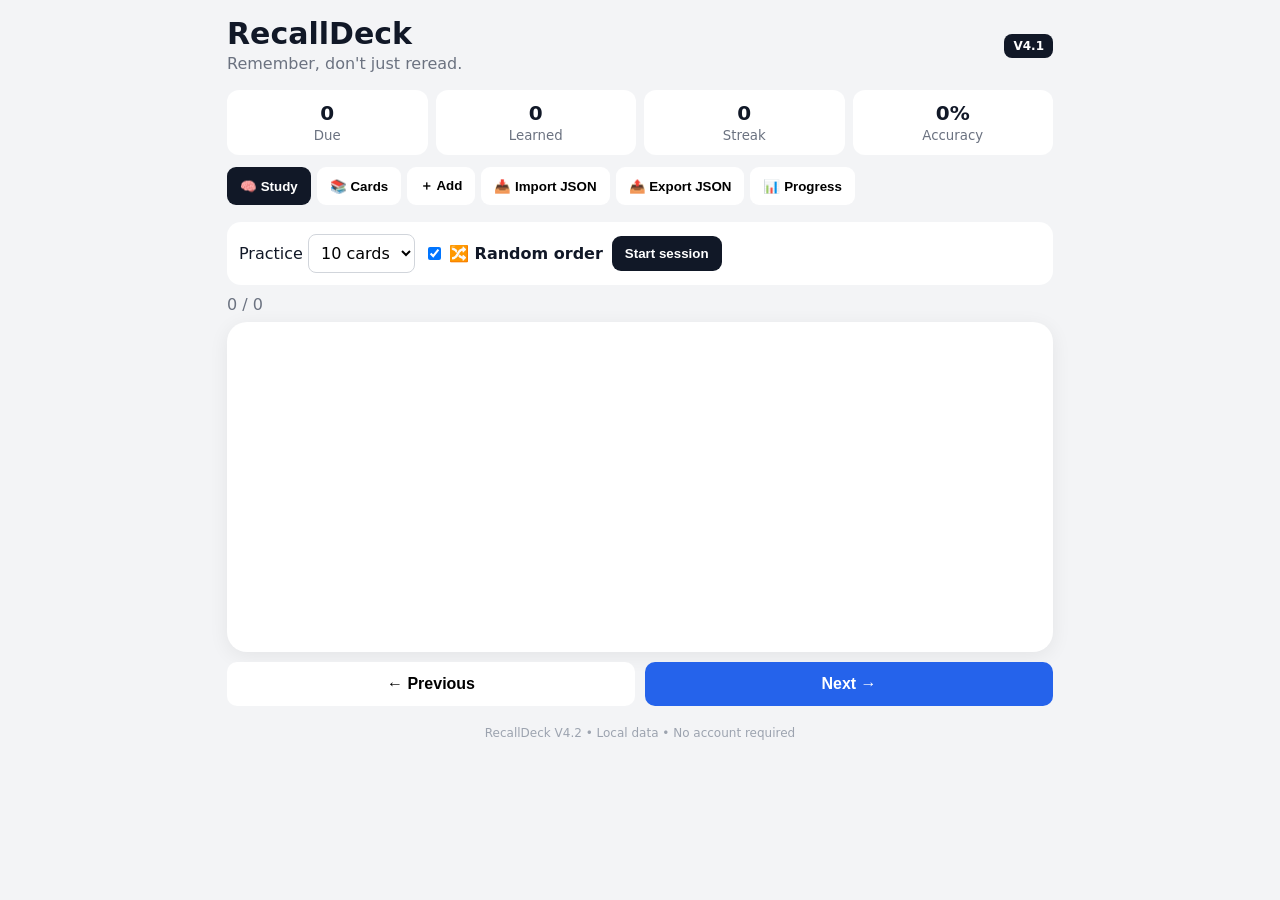
==== commit 648aa696: "Add files via upload" ====
--- a/index.html
+++ b/index.html
@@ -4,9 +4,9 @@
 <meta charset="utf-8">
 <meta name="viewport" content="width=device-width,initial-scale=1">
 <meta name="theme-color" content="#111827">
-<link rel="manifest" href="manifest.json?v=4.1">
-<link rel="stylesheet" href="styles.css?v=4.1">
-<title>RecallDeck V4.1</title>
+<link rel="manifest" href="manifest.json?v=4.2">
+<link rel="stylesheet" href="styles.css?v=4.2">
+<title>RecallDeck V4.2</title>
 </head>
 <body>
 <main>
@@ -40,18 +40,12 @@
 <div id="sessionInfo" class="sessionInfo hidden"><b id="sessionPos">0 / 0</b><span id="sessionMode"></span></div>
 <div id="empty" class="empty hidden"><h2>No cards are due 🎉</h2><button id="goAdd" class="primary">Create a card</button></div>
 <div id="studyArea">
-<div class="meta"><span id="tag">CARD</span><span id="count"></span></div>
-<div id="flash" class="flash"><div id="front"></div><div id="back" class="hidden"></div><small id="hint">Tap to reveal</small></div>
-<div id="ratings" class="ratings hidden">
-<button data-r="again">Again<small>10 min</small></button>
-<button data-r="hard">Hard<small>1 day</small></button>
-<button data-r="good">Good<small>3 days</small></button>
-<button data-r="easy">Easy<small>7 days</small></button>
-</div>
+<div class="sessionHeader"><span id="sessionPos">0 / 0</span><span id="sessionMode"></span></div>
+<div class="flash vocabFlash"><div id="front" class="word"></div><div id="back" class="meaning hidden"></div></div>
+<div class="cardNav"><button id="prevCard">← Previous</button><button id="nextCard" class="primary">Next →</button></div>
 </div>
 </section>
-
-<section id="cards" class="page hidden">
+<section id="cards"<section id="cards" class="page hidden">
 <div class="head"><h2>My Cards</h2><input id="search" placeholder="Search cards"></div>
 <div id="list"></div><p id="none" class="empty">No cards yet.</p>
 </section>
@@ -99,9 +93,9 @@
 <div class="stats inner"><div><b id="total">0</b><small>Total</small></div><div><b id="reviews">0</b><small>Reviews</small></div><div><b id="important">0</b><small>Important</small></div><div><b id="sessions">0</b><small>Sessions</small></div></div>
 </div></section>
 
-<footer>RecallDeck V4.1 • Local data • No account required</footer>
+<footer>RecallDeck V4.2 • Local data • No account required</footer>
 </main>
 <div id="toast"></div>
-<script src="app.js?v=4.1"></script>
+<script src="app.js?v=4.2"></script>
 </body>
 </html>
--- a/styles.css
+++ b/styles.css
@@ -1 +1,10 @@
-*{box-sizing:border-box}body{margin:0;background:#f3f4f6;color:#111827;font-family:system-ui,-apple-system,Segoe UI,sans-serif}main{max-width:850px;margin:auto;padding:16px 12px 55px}header{margin-bottom:14px}.brand{display:flex;justify-content:space-between;align-items:center}h1{margin:0;font-size:30px}header p{margin:3px 0;color:#6b7280}.version{background:#111827;color:#fff;padding:5px 9px;border-radius:8px;font-size:12px;font-weight:800}.stats{display:grid;grid-template-columns:repeat(4,1fr);gap:8px;margin-bottom:12px}.stats div{background:#fff;padding:11px;border-radius:12px;text-align:center}.stats b{display:block;font-size:20px}.stats small{color:#6b7280}nav{display:flex;gap:6px;overflow-x:auto;margin-bottom:12px;padding-bottom:5px;scrollbar-width:thin}nav button{border:0;background:#fff;border-radius:9px;padding:10px 13px;font-weight:800;white-space:nowrap;cursor:pointer}nav button.active{background:#111827;color:#fff}.studyControls{display:flex;align-items:center;gap:9px;flex-wrap:wrap;background:#fff;padding:12px;border-radius:14px;margin-bottom:10px}.studyControls select,.panel select{padding:8px;border:1px solid #d1d5db;border-radius:8px;background:#fff;font:inherit}.studyControls button{border:0;background:#111827;color:#fff;border-radius:9px;padding:10px 13px;font-weight:800}.smallInput{width:85px;padding:8px;border:1px solid #d1d5db;border-radius:8px}.switch{display:flex;align-items:center;gap:5px;font-weight:700}.sessionInfo,.meta,.head{display:flex;justify-content:space-between;align-items:center;margin-bottom:8px;color:#6b7280}.flash{height:330px;background:#fff;border-radius:20px;box-shadow:0 4px 20px #0001;display:flex;flex-direction:column;justify-content:center;align-items:center;text-align:center;padding:24px;cursor:pointer}.flash div{font-size:27px;font-weight:800;line-height:1.4;max-width:720px}.flash #back{font-size:20px}.flash small{margin-top:22px;color:#9ca3af}.ratings{display:grid;grid-template-columns:repeat(4,1fr);gap:7px;margin-top:9px}.ratings button{border:0;background:#fff;border-radius:10px;padding:11px;font-weight:800}.ratings small{display:block;color:#6b7280}.panel,.listCard{background:#fff;border-radius:15px;padding:16px;box-shadow:0 2px 10px #0001}.panel label{display:block;font-weight:700;margin:12px 0}.panel input:not([type=checkbox]),.panel textarea,.head input{display:block;width:100%;padding:11px;margin-top:5px;border:1px solid #d1d5db;border-radius:9px;font:inherit}.panel textarea{min-height:130px}.two{display:grid;grid-template-columns:1fr 1fr;gap:10px}.primary{width:100%;border:0;border-radius:9px;background:#2563eb;color:#fff;padding:13px;font-weight:800;cursor:pointer}.notice{background:#eff6ff;padding:11px;border-radius:9px}.bigDrop{border:2px dashed #94a3b8;border-radius:14px;text-align:center;padding:24px;margin:12px 0;background:#f8fafc}.dropIcon{font-size:36px}.bigDrop h3{margin:5px}.bigDrop p{color:#6b7280}.bigDrop input{display:none!important}.fileButton{display:inline-block!important;background:#2563eb;color:#fff!important;border-radius:9px;padding:12px 18px!important;cursor:pointer!important;margin:8px 0!important}.preview{background:#f8fafc;padding:12px;border-radius:9px;margin:10px 0;white-space:pre-wrap;color:#4b5563}.listCard{display:flex;gap:8px;align-items:center;margin-bottom:8px}.listCard main{flex:1;padding:0;box-shadow:none}.listCard small{display:block;color:#6b7280}.mini{border:0;background:#eef2ff;border-radius:8px;padding:8px}.empty{text-align:center;background:#fff;border-radius:15px;padding:35px;color:#6b7280}.bar{height:12px;background:#e5e7eb;border-radius:99px;overflow:hidden}.bar i{display:block;height:100%;width:0;background:#2563eb}.hidden{display:none!important}footer{text-align:center;color:#9ca3af;font-size:12px;margin-top:20px}.inner{margin-top:15px}@media(max-width:600px){main{padding:14px 10px 45px}.stats{grid-template-columns:repeat(2,1fr)}.ratings{grid-template-columns:repeat(2,1fr)}.two{grid-template-columns:1fr}.flash{height:290px}.flash div{font-size:23px}.studyControls{flex-direction:column;align-items:stretch}.studyControls button{width:100%}nav button{font-size:13px;padding:10px 11px}}+*{box-sizing:border-box}body{margin:0;background:#f3f4f6;color:#111827;font-family:system-ui,-apple-system,Segoe UI,sans-serif}main{max-width:850px;margin:auto;padding:16px 12px 55px}header{margin-bottom:14px}.brand{display:flex;justify-content:space-between;align-items:center}h1{margin:0;font-size:30px}header p{margin:3px 0;color:#6b7280}.version{background:#111827;color:#fff;padding:5px 9px;border-radius:8px;font-size:12px;font-weight:800}.stats{display:grid;grid-template-columns:repeat(4,1fr);gap:8px;margin-bottom:12px}.stats div{background:#fff;padding:11px;border-radius:12px;text-align:center}.stats b{display:block;font-size:20px}.stats small{color:#6b7280}nav{display:flex;gap:6px;overflow-x:auto;margin-bottom:12px;padding-bottom:5px;scrollbar-width:thin}nav button{border:0;background:#fff;border-radius:9px;padding:10px 13px;font-weight:800;white-space:nowrap;cursor:pointer}nav button.active{background:#111827;color:#fff}.studyControls{display:flex;align-items:center;gap:9px;flex-wrap:wrap;background:#fff;padding:12px;border-radius:14px;margin-bottom:10px}.studyControls select,.panel select{padding:8px;border:1px solid #d1d5db;border-radius:8px;background:#fff;font:inherit}.studyControls button{border:0;background:#111827;color:#fff;border-radius:9px;padding:10px 13px;font-weight:800}.smallInput{width:85px;padding:8px;border:1px solid #d1d5db;border-radius:8px}.switch{display:flex;align-items:center;gap:5px;font-weight:700}.sessionInfo,.meta,.head{display:flex;justify-content:space-between;align-items:center;margin-bottom:8px;color:#6b7280}.flash{height:330px;background:#fff;border-radius:20px;box-shadow:0 4px 20px #0001;display:flex;flex-direction:column;justify-content:center;align-items:center;text-align:center;padding:24px;cursor:pointer}.flash div{font-size:27px;font-weight:800;line-height:1.4;max-width:720px}.flash #back{font-size:20px}.flash small{margin-top:22px;color:#9ca3af}.ratings{display:grid;grid-template-columns:repeat(4,1fr);gap:7px;margin-top:9px}.ratings button{border:0;background:#fff;border-radius:10px;padding:11px;font-weight:800}.ratings small{display:block;color:#6b7280}.panel,.listCard{background:#fff;border-radius:15px;padding:16px;box-shadow:0 2px 10px #0001}.panel label{display:block;font-weight:700;margin:12px 0}.panel input:not([type=checkbox]),.panel textarea,.head input{display:block;width:100%;padding:11px;margin-top:5px;border:1px solid #d1d5db;border-radius:9px;font:inherit}.panel textarea{min-height:130px}.two{display:grid;grid-template-columns:1fr 1fr;gap:10px}.primary{width:100%;border:0;border-radius:9px;background:#2563eb;color:#fff;padding:13px;font-weight:800;cursor:pointer}.notice{background:#eff6ff;padding:11px;border-radius:9px}.bigDrop{border:2px dashed #94a3b8;border-radius:14px;text-align:center;padding:24px;margin:12px 0;background:#f8fafc}.dropIcon{font-size:36px}.bigDrop h3{margin:5px}.bigDrop p{color:#6b7280}.bigDrop input{display:none!important}.fileButton{display:inline-block!important;background:#2563eb;color:#fff!important;border-radius:9px;padding:12px 18px!important;cursor:pointer!important;margin:8px 0!important}.preview{background:#f8fafc;padding:12px;border-radius:9px;margin:10px 0;white-space:pre-wrap;color:#4b5563}.listCard{display:flex;gap:8px;align-items:center;margin-bottom:8px}.listCard main{flex:1;padding:0;box-shadow:none}.listCard small{display:block;color:#6b7280}.mini{border:0;background:#eef2ff;border-radius:8px;padding:8px}.empty{text-align:center;background:#fff;border-radius:15px;padding:35px;color:#6b7280}.bar{height:12px;background:#e5e7eb;border-radius:99px;overflow:hidden}.bar i{display:block;height:100%;width:0;background:#2563eb}.hidden{display:none!important}footer{text-align:center;color:#9ca3af;font-size:12px;margin-top:20px}.inner{margin-top:15px}@media(max-width:600px){main{padding:14px 10px 45px}.stats{grid-template-columns:repeat(2,1fr)}.ratings{grid-template-columns:repeat(2,1fr)}.two{grid-template-columns:1fr}.flash{height:290px}.flash div{font-size:23px}.studyControls{flex-direction:column;align-items:stretch}.studyControls button{width:100%}nav button{font-size:13px;padding:10px 11px}}
+.sessionHeader{display:flex;justify-content:space-between;color:#6b7280;margin:8px 0}
+.vocabFlash{height:330px;padding:30px 22px;justify-content:center}
+.vocabFlash .word{font-size:30px;font-weight:850;line-height:1.35;text-align:center}
+.vocabFlash .meaning{font-size:22px;font-weight:650;line-height:1.65;text-align:left;width:100%;max-width:700px;white-space:pre-line}
+.cardNav{display:grid;grid-template-columns:1fr 1fr;gap:10px;margin-top:10px}
+.cardNav button{border:0;border-radius:10px;background:#fff;padding:13px;font-weight:800;font-size:16px;cursor:pointer}
+.cardNav .primary{background:#2563eb;color:#fff}
+.cardNav button:disabled{opacity:.45}
+@media(max-width:600px){.vocabFlash{height:300px}.vocabFlash .word{font-size:25px}.vocabFlash .meaning{font-size:20px;line-height:1.55}}
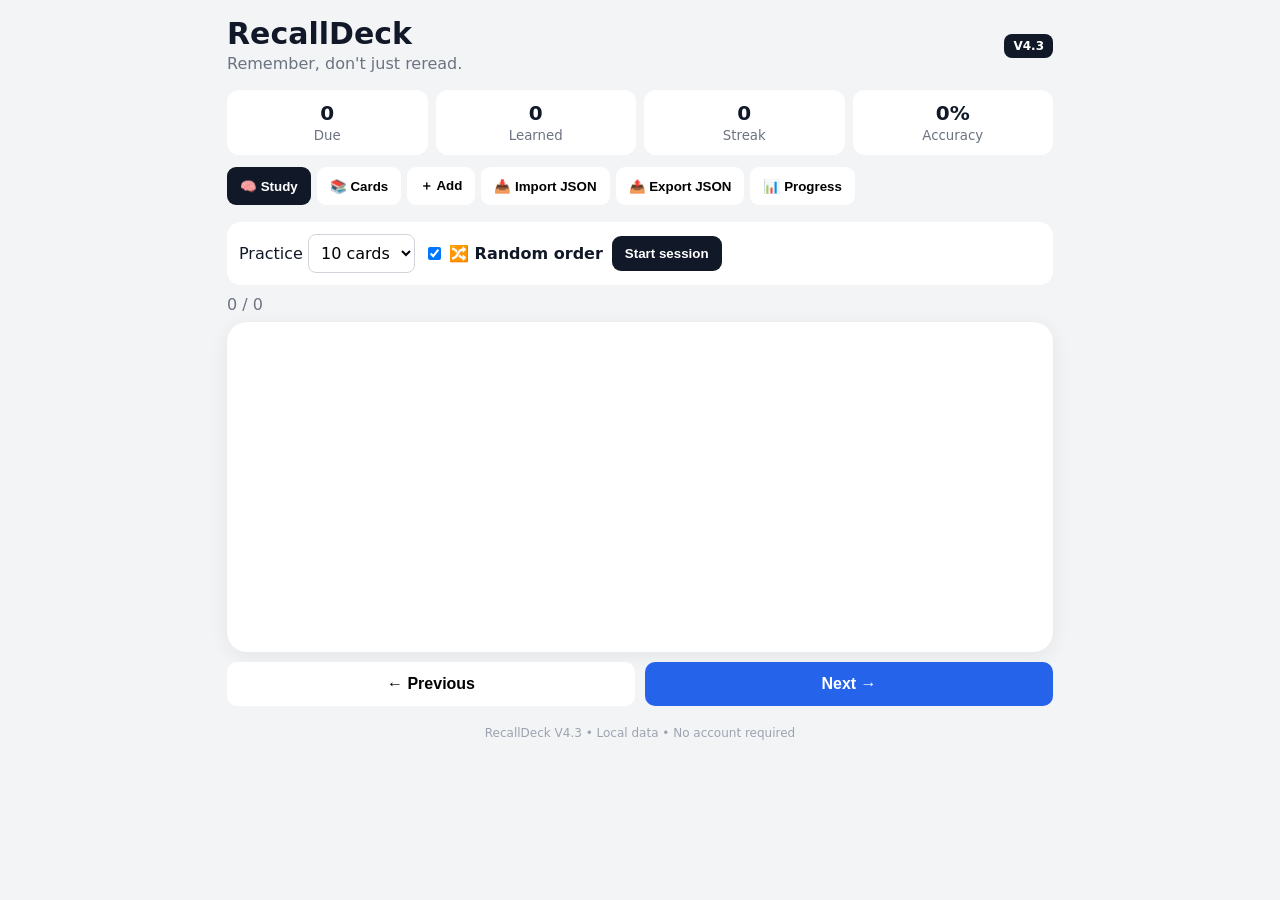
==== commit e14d28aa: "Add files via upload" ====
--- a/index.html
+++ b/index.html
@@ -4,14 +4,14 @@
 <meta charset="utf-8">
 <meta name="viewport" content="width=device-width,initial-scale=1">
 <meta name="theme-color" content="#111827">
-<link rel="manifest" href="manifest.json?v=4.2">
-<link rel="stylesheet" href="styles.css?v=4.2">
-<title>RecallDeck V4.2</title>
+<link rel="manifest" href="manifest.json?v=4.3">
+<link rel="stylesheet" href="styles.css?v=4.3">
+<title>RecallDeck V4.3</title>
 </head>
 <body>
 <main>
 <header>
-  <div class="brand"><div><h1>RecallDeck</h1><p>Remember, don't just reread.</p></div><span class="version">V4.1</span></div>
+  <div class="brand"><div><h1>RecallDeck</h1><p>Remember, don't just reread.</p></div><span class="version">V4.3</span></div>
 </header>
 
 <section class="stats">
@@ -45,7 +45,7 @@
 <div class="cardNav"><button id="prevCard">← Previous</button><button id="nextCard" class="primary">Next →</button></div>
 </div>
 </section>
-<section id="cards"<section id="cards" class="page hidden">
+<section id="cards" class="page hidden">
 <div class="head"><h2>My Cards</h2><input id="search" placeholder="Search cards"></div>
 <div id="list"></div><p id="none" class="empty">No cards yet.</p>
 </section>
@@ -67,7 +67,7 @@
   <div class="dropIcon">📄</div>
   <h3>Import your flashcard JSON</h3>
   <p>Select a <b>.json</b> file containing your cards.</p>
-  <input id="importFile" type="file" accept=".json,application/json">
+  <input id="importFile" type="file" accept=".json,application/json,text/json" aria-label="Choose JSON file">
   <label for="importFile" class="fileButton">Choose JSON File</label>
 </div>
 <div id="importPreview" class="preview">No file selected.</div>
@@ -93,9 +93,9 @@
 <div class="stats inner"><div><b id="total">0</b><small>Total</small></div><div><b id="reviews">0</b><small>Reviews</small></div><div><b id="important">0</b><small>Important</small></div><div><b id="sessions">0</b><small>Sessions</small></div></div>
 </div></section>
 
-<footer>RecallDeck V4.2 • Local data • No account required</footer>
+<footer>RecallDeck V4.3 • Local data • No account required</footer>
 </main>
 <div id="toast"></div>
-<script src="app.js?v=4.2"></script>
+<script src="app.js?v=4.3"></script>
 </body>
 </html>
--- a/styles.css
+++ b/styles.css
@@ -8,3 +8,8 @@
 .cardNav .primary{background:#2563eb;color:#fff}
 .cardNav button:disabled{opacity:.45}
 @media(max-width:600px){.vocabFlash{height:300px}.vocabFlash .word{font-size:25px}.vocabFlash .meaning{font-size:20px;line-height:1.55}}
+
+.bigDrop{position:relative}
+.bigDrop input[type=file]{display:block!important;position:absolute!important;inset:0;width:100%!important;height:100%!important;opacity:0!important;z-index:3!important;cursor:pointer}
+.bigDrop .fileButton{position:relative;z-index:2;pointer-events:none}
+.vocabFlash{user-select:none;-webkit-user-select:none}
